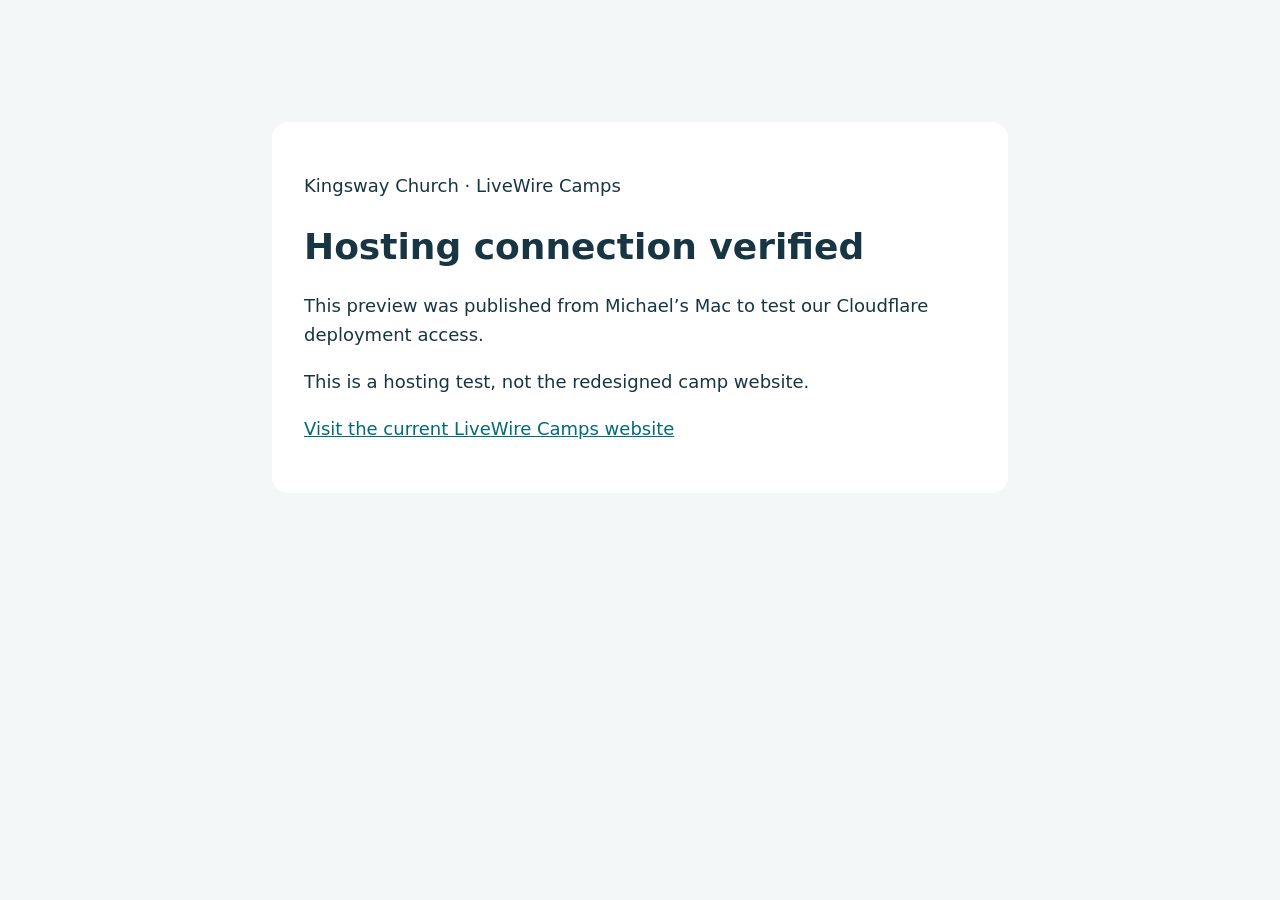
==== LiveWire Website/public/index.html @ 4dc267df "Add LiveWire Camps Cloudflare hosting test Add a static hosting verification page, Wrangler deployme" ====
<!doctype html>
<html lang="en">
<head>
  <meta charset="utf-8">
  <meta name="viewport" content="width=device-width, initial-scale=1">
  <meta name="robots" content="noindex, nofollow">
  <title>LiveWire Camps — Hosting Test</title>
  <style>
    body { margin: 0; padding: 2rem; background: #f4f7f8; color: #173542; font: 1.125rem/1.6 system-ui, sans-serif; }
    main { max-width: 42rem; margin: 10vh auto; padding: 2rem; background: white; border-radius: 1rem; }
    h1 { line-height: 1.2; }
    a { color: #006b79; }
  </style>
</head>
<body>
  <main>
    <p>Kingsway Church · LiveWire Camps</p>
    <h1>Hosting connection verified</h1>
    <p>This preview was published from Michael’s Mac to test our Cloudflare deployment access.</p>
    <p>This is a hosting test, not the redesigned camp website.</p>
    <p><a href="https://livewirecamps.com/">Visit the current LiveWire Camps website</a></p>
  </main>
</body>
</html>
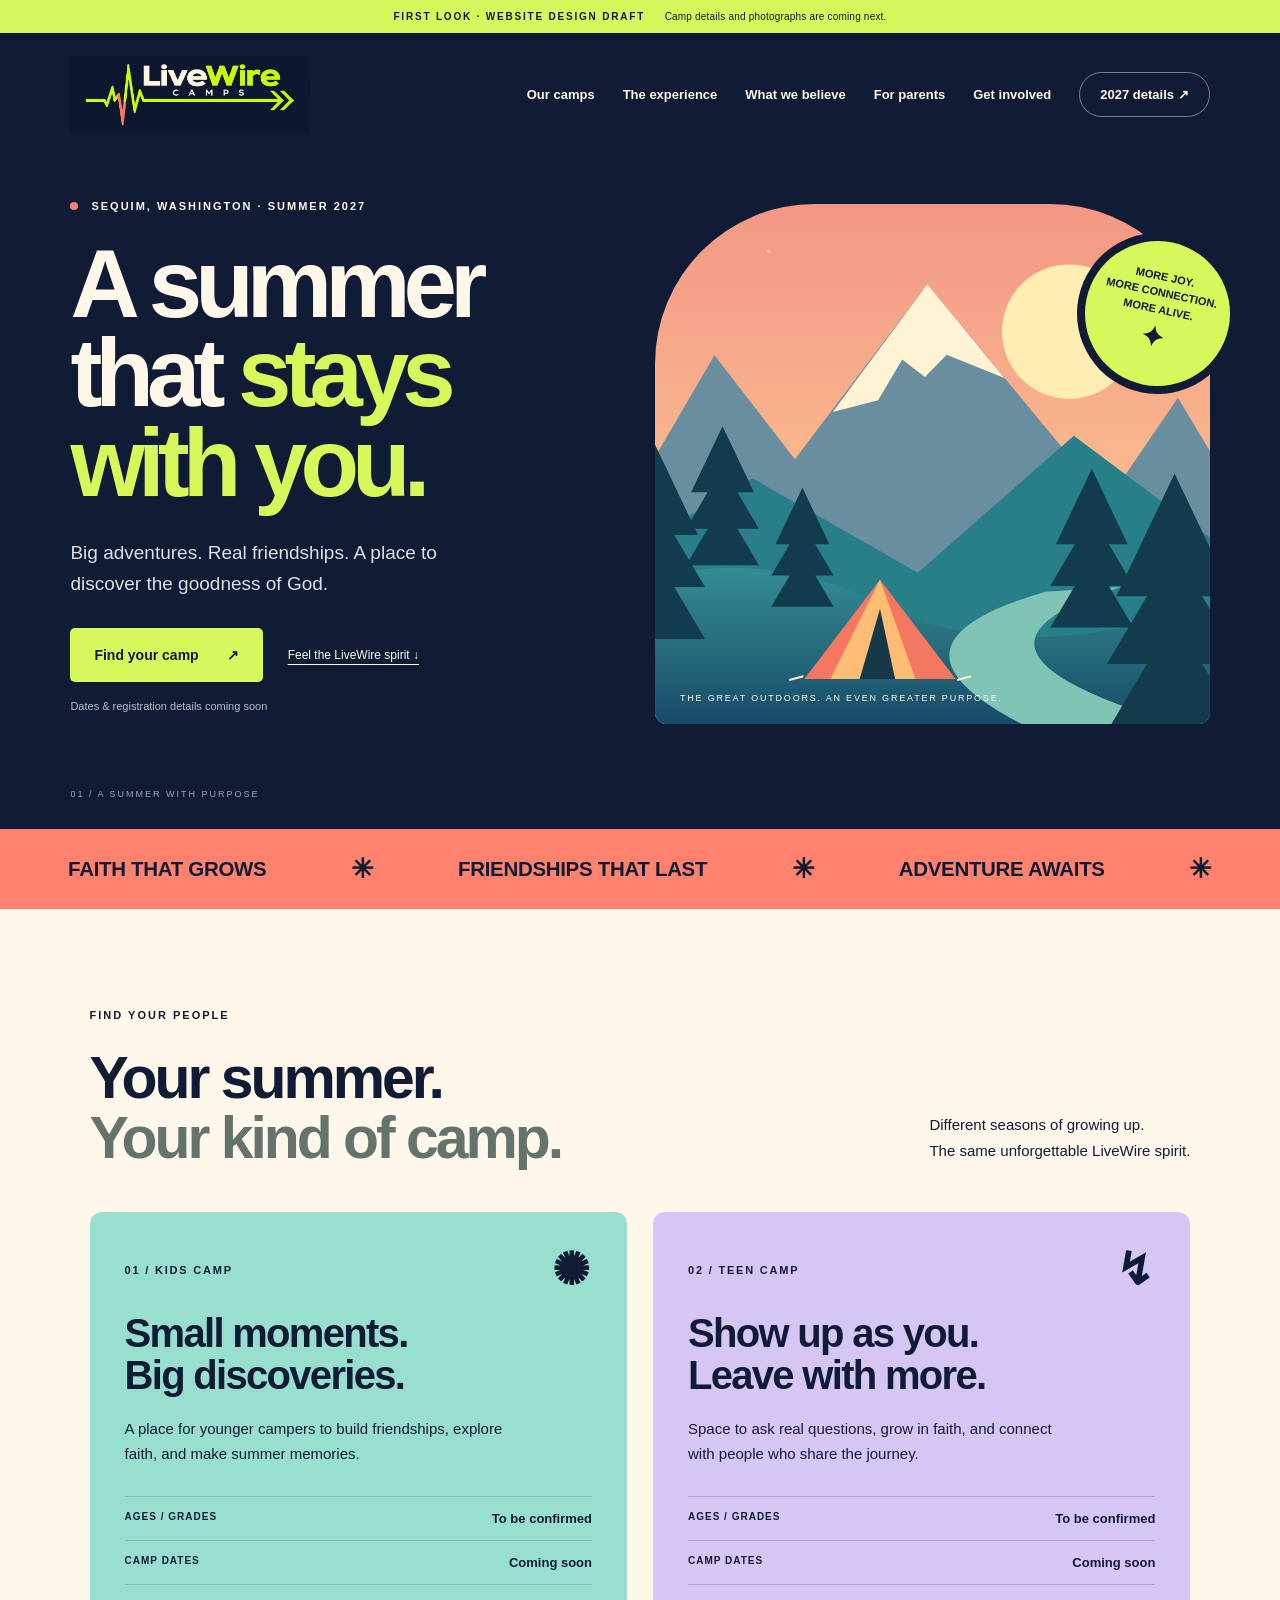
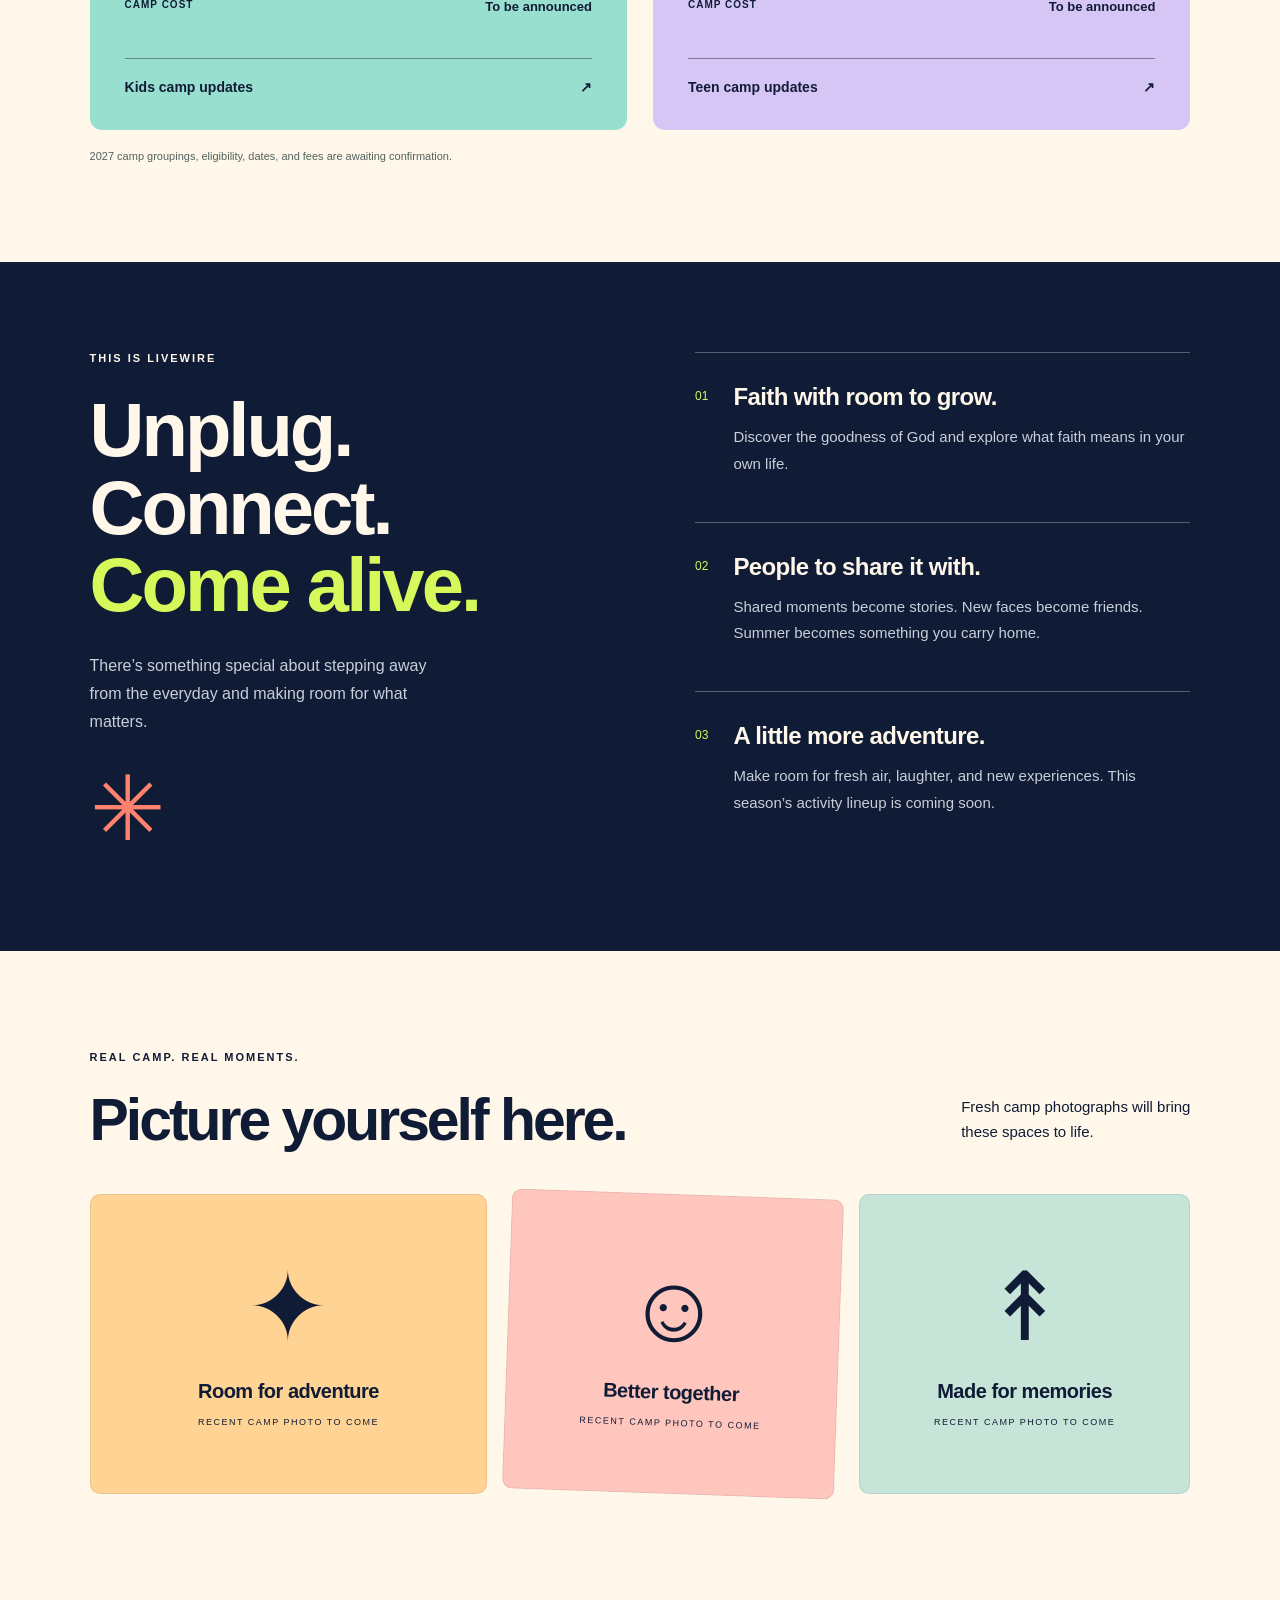
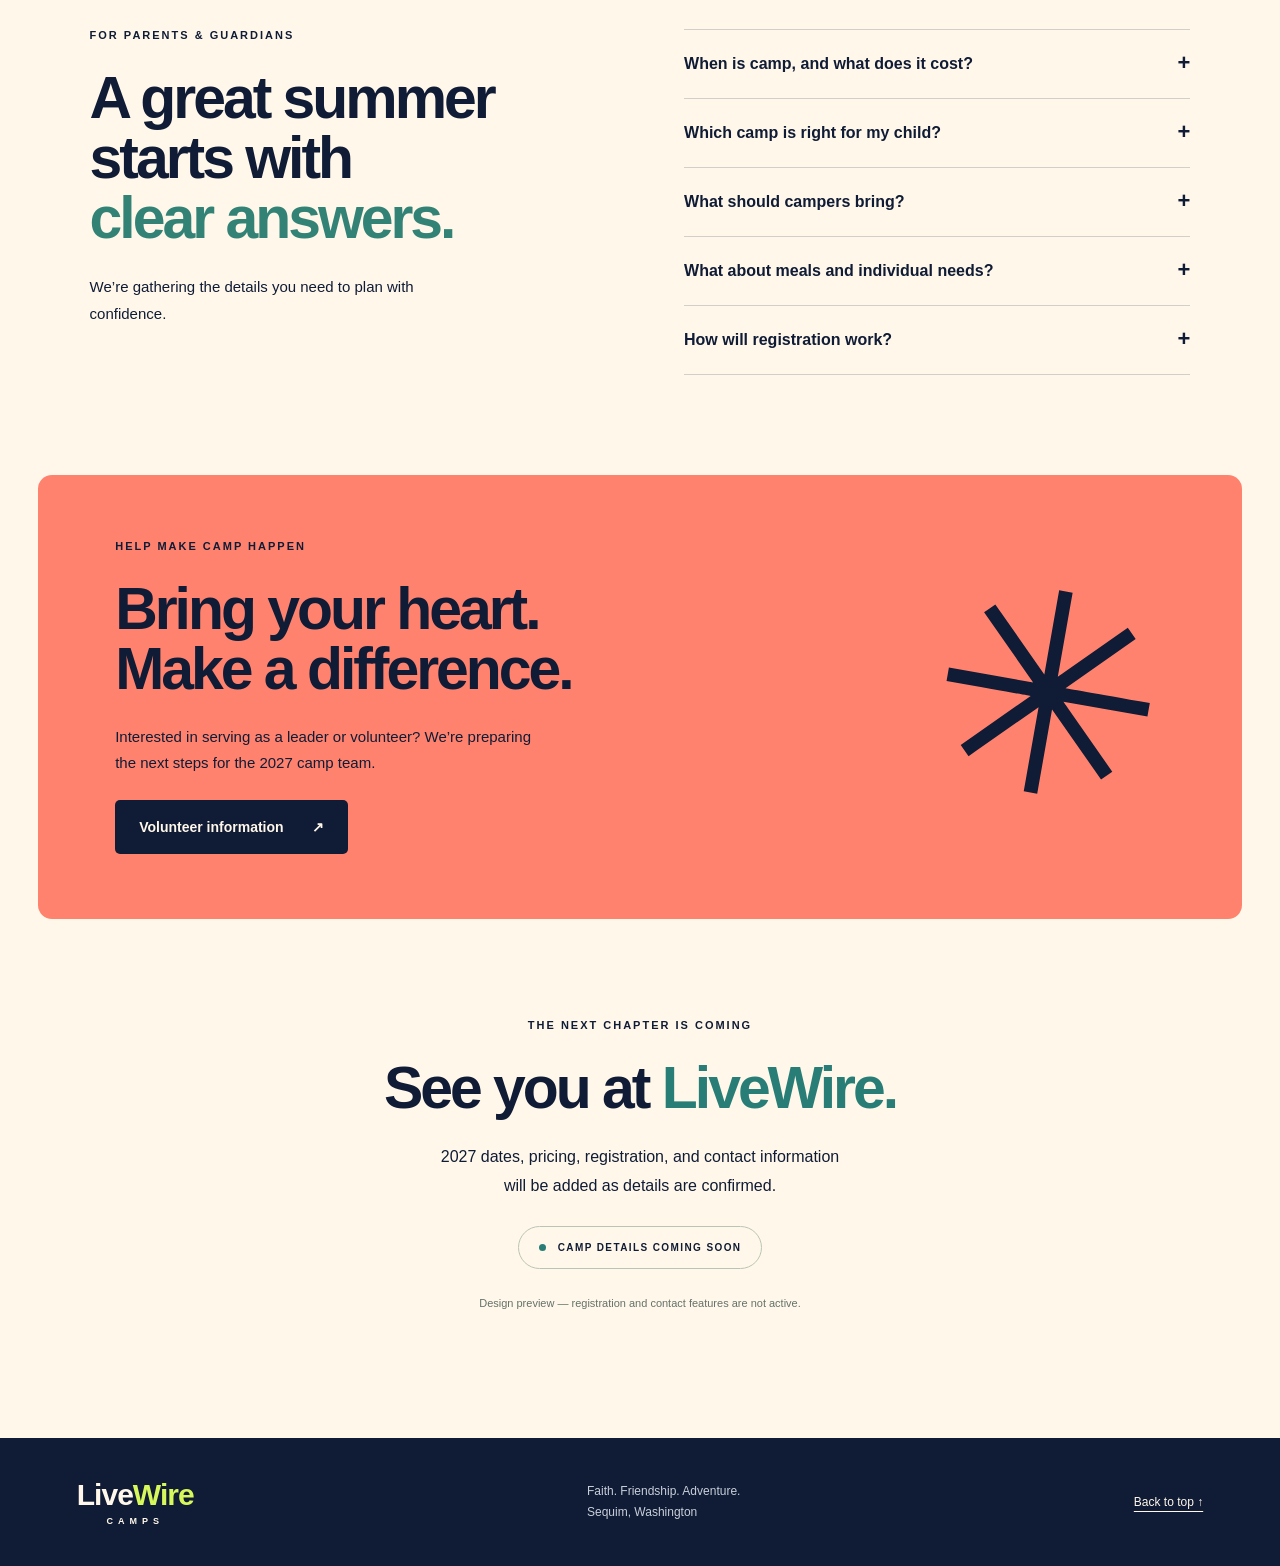
==== commit 296b66c9: "Add responsive LiveWire Camps redesign and beliefs page Replace the hosting-test homepage with a res" ====
--- a/LiveWire Website/public/index.html
+++ b/LiveWire Website/public/index.html
@@ -1,24 +1,24 @@
 <!doctype html>
 <html lang="en">
 <head>
-  <meta charset="utf-8">
-  <meta name="viewport" content="width=device-width, initial-scale=1">
-  <meta name="robots" content="noindex, nofollow">
-  <title>LiveWire Camps — Hosting Test</title>
-  <style>
-    body { margin: 0; padding: 2rem; background: #f4f7f8; color: #173542; font: 1.125rem/1.6 system-ui, sans-serif; }
-    main { max-width: 42rem; margin: 10vh auto; padding: 2rem; background: white; border-radius: 1rem; }
-    h1 { line-height: 1.2; }
-    a { color: #006b79; }
-  </style>
+<meta charset="utf-8"><meta name="viewport" content="width=device-width, initial-scale=1"><meta name="robots" content="noindex,nofollow">
+<meta name="description" content="A new season of LiveWire Camps in Sequim, Washington. Explore the first design draft."><meta name="theme-color" content="#101b35">
+<title>LiveWire Camps | A summer that stays with you</title>
+<link rel="stylesheet" href="styles.css">
 </head>
 <body>
-  <main>
-    <p>Kingsway Church · LiveWire Camps</p>
-    <h1>Hosting connection verified</h1>
-    <p>This preview was published from Michael’s Mac to test our Cloudflare deployment access.</p>
-    <p>This is a hosting test, not the redesigned camp website.</p>
-    <p><a href="https://livewirecamps.com/">Visit the current LiveWire Camps website</a></p>
-  </main>
-</body>
-</html>
+<a class="skip" href="#main">Skip to content</a>
+<div class="draft">FIRST LOOK · WEBSITE DESIGN DRAFT <span>Camp details and photographs are coming next.</span></div>
+<header><a href="#" class="brand" aria-label="LiveWire Camps home"><img src="assets/livewire-logo-concept.png" alt="LiveWire Camps — heartbeat and arrow logo"></a><button class="menu" aria-expanded="false" aria-controls="nav">Menu <span>☰</span></button><nav id="nav" aria-label="Main navigation"><a href="#camps">Our camps</a><a href="#experience">The experience</a><a href="what-we-believe/">What we believe</a><a href="#parents">For parents</a><a href="#involved">Get involved</a><a href="#details" class="nav-cta">2027 details ↗</a></nav></header>
+<main id="main">
+<section class="hero"><div class="hero-copy"><p class="eyebrow"><span></span> SEQUIM, WASHINGTON · SUMMER 2027</p><h1>A summer<br>that <em>stays<br>with you.</em></h1><p class="intro">Big adventures. Real friendships. A place to discover the goodness of God.</p><div class="actions"><a class="button lime" href="#camps">Find your camp <span>↗</span></a><a class="text-link" href="#experience">Feel the LiveWire spirit ↓</a></div><p class="small-note">Dates & registration details coming soon</p></div><div class="hero-art"><img src="assets/camp-landscape.svg" alt="Illustrated mountain landscape with evergreen trees, a river, and a colorful tent at sunset"><div class="roundel">MORE JOY.<br>MORE CONNECTION.<br><strong>MORE ALIVE.</strong><span>✦</span></div><div class="art-caption">THE GREAT OUTDOORS. AN EVEN GREATER PURPOSE.</div></div><div class="hero-number">01 / A SUMMER WITH PURPOSE</div></section>
+<div class="ribbon" aria-label="Faith, friendship, adventure"><span>FAITH THAT GROWS</span><b>✳</b><span>FRIENDSHIPS THAT LAST</span><b>✳</b><span>ADVENTURE AWAITS</span><b>✳</b></div>
+<section id="camps" class="section camps"><div class="section-heading"><div><p class="eyebrow">FIND YOUR PEOPLE</p><h2>Your summer.<br><span>Your kind of camp.</span></h2></div><p>Different seasons of growing up.<br>The same unforgettable LiveWire spirit.</p></div><div class="camp-grid"><article class="camp-card kids"><div class="card-top"><span>01 / KIDS CAMP</span><span>✺</span></div><h3>Small moments.<br>Big discoveries.</h3><p>A place for younger campers to build friendships, explore faith, and make summer memories.</p><dl><div><dt>AGES / GRADES</dt><dd>To be confirmed</dd></div><div><dt>CAMP DATES</dt><dd>Coming soon</dd></div><div><dt>CAMP COST</dt><dd>To be announced</dd></div></dl><a href="#details">Kids camp updates <span>↗</span></a></article><article class="camp-card teens"><div class="card-top"><span>02 / TEEN CAMP</span><span>↯</span></div><h3>Show up as you.<br>Leave with more.</h3><p>Space to ask real questions, grow in faith, and connect with people who share the journey.</p><dl><div><dt>AGES / GRADES</dt><dd>To be confirmed</dd></div><div><dt>CAMP DATES</dt><dd>Coming soon</dd></div><div><dt>CAMP COST</dt><dd>To be announced</dd></div></dl><a href="#details">Teen camp updates <span>↗</span></a></article></div><p class="section-note">2027 camp groupings, eligibility, dates, and fees are awaiting confirmation.</p></section>
+<section id="experience" class="experience"><div class="experience-title"><p class="eyebrow">THIS IS LIVEWIRE</p><h2>Unplug.<br>Connect.<br><em>Come alive.</em></h2><p>There’s something special about stepping away from the everyday and making room for what matters.</p><span class="asterisk">✳</span></div><div class="experience-list"><article><span>01</span><div><h3>Faith with room to grow.</h3><p>Discover the goodness of God and explore what faith means in your own life.</p></div></article><article><span>02</span><div><h3>People to share it with.</h3><p>Shared moments become stories. New faces become friends. Summer becomes something you carry home.</p></div></article><article><span>03</span><div><h3>A little more adventure.</h3><p>Make room for fresh air, laughter, and new experiences. This season’s activity lineup is coming soon.</p></div></article></div></section>
+<section class="photo-section section"><div class="section-heading"><div><p class="eyebrow">REAL CAMP. REAL MOMENTS.</p><h2>Picture yourself here.</h2></div><p>Fresh camp photographs will bring<br>these spaces to life.</p></div><div class="photo-grid"><div class="photo-placeholder photo-one"><span>✦</span><p>Room for adventure</p><small>RECENT CAMP PHOTO TO COME</small></div><div class="photo-placeholder photo-two"><span>☺</span><p>Better together</p><small>RECENT CAMP PHOTO TO COME</small></div><div class="photo-placeholder photo-three"><span>↟</span><p>Made for memories</p><small>RECENT CAMP PHOTO TO COME</small></div></div></section>
+<section id="parents" class="parents section"><div><p class="eyebrow">FOR PARENTS & GUARDIANS</p><h2>A great summer <br>starts with <br><em>clear answers.</em></h2><p>We’re gathering the details you need to plan with confidence.</p></div><div class="faq"><details><summary>When is camp, and what does it cost?</summary><p>2027 dates and fees are being confirmed. Each camp listing will include approved dates, costs, and registration information when available.</p></details><details><summary>Which camp is right for my child?</summary><p>Age and grade eligibility will be published with the 2027 camp details, including guidance for campers at the boundaries between groups.</p></details><details><summary>What should campers bring?</summary><p>An updated packing list, arrival and departure instructions, and practical preparation information will be added here.</p></details><details><summary>What about meals and individual needs?</summary><p>Meal information and a verified contact for dietary, accessibility, and other individual questions will be provided before registration.</p></details><details><summary>How will registration work?</summary><p>The confirmed registration link and opening date will appear here. Registration is not available through this design draft.</p></details></div></section>
+<section id="involved" class="involved"><div><p class="eyebrow">HELP MAKE CAMP HAPPEN</p><h2>Bring your heart.<br><em>Make a difference.</em></h2><p>Interested in serving as a leader or volunteer? We’re preparing the next steps for the 2027 camp team.</p><a class="button navy" href="#details">Volunteer information <span>↗</span></a></div><div class="big-spark" aria-hidden="true">✳</div></section>
+<section id="details" class="section details-section"><p class="eyebrow">THE NEXT CHAPTER IS COMING</p><h2>See you at <em>LiveWire.</em></h2><p>2027 dates, pricing, registration, and contact information<br>will be added as details are confirmed.</p><div class="status-tag"><span></span> CAMP DETAILS COMING SOON</div><p class="review-note">Design preview — registration and contact features are not active.</p></section>
+</main><footer><a href="#" class="footer-wordmark">Live<span>Wire</span> <small>CAMPS</small></a><p>Faith. Friendship. Adventure.<br>Sequim, Washington</p><a href="#main">Back to top ↑</a></footer>
+<script>const button=document.querySelector('.menu');const nav=document.querySelector('#nav');button.addEventListener('click',()=>{const open=button.getAttribute('aria-expanded')==='true';button.setAttribute('aria-expanded',String(!open));nav.classList.toggle('open',!open)});nav.querySelectorAll('a').forEach(a=>a.addEventListener('click',()=>{button.setAttribute('aria-expanded','false');nav.classList.remove('open')}));</script>
+</body></html>
--- a/LiveWire Website/public/styles.css
+++ b/LiveWire Website/public/styles.css
@@ -0,0 +1,5 @@
+:root{--navy:#101b35;--cream:#fff8ea;--lime:#d7f85a;--coral:#ff826e;--teal:#99dfd0}*{box-sizing:border-box}html{scroll-behavior:smooth;scroll-padding-top:24px}body{margin:0;background:var(--cream);color:var(--navy);font-family:Arial,Helvetica,sans-serif}a{color:inherit}button,a,summary{-webkit-tap-highlight-color:transparent}a:focus-visible,button:focus-visible,summary:focus-visible{outline:3px solid #0c8b93;outline-offset:6px}.skip{position:fixed;top:-100px;background:var(--lime);padding:15px;z-index:10}.skip:focus{top:10px}.draft{text-align:center;background:var(--lime);padding:11px 20px;font-size:10px;font-weight:800;letter-spacing:1.8px}.draft span{font-weight:400;letter-spacing:.2px;margin-left:15px}header{display:flex;justify-content:space-between;align-items:center;padding:23px 5.5%;background:var(--navy);color:var(--cream)}.brand{display:block;width:240px}.brand svg{display:block;width:100%}nav{display:flex;gap:28px;align-items:center}nav a{text-decoration:none;font-size:13px;font-weight:bold}.nav-cta{border:1px solid #738094;padding:14px 20px;border-radius:30px}.menu{display:none}.hero{background:var(--navy);color:var(--cream);padding:45px 5.5% 30px;display:grid;grid-template-columns:1fr 1fr;gap:30px;overflow:hidden}.eyebrow{font-size:11px;letter-spacing:2px;font-weight:800;margin:0 0 27px}.eyebrow span,.status-tag span{display:inline-block;width:8px;height:8px;background:var(--coral);border-radius:50%;margin-right:8px}h1,h2,h3,p{margin-top:0}h1{font-size:clamp(68px,7.5vw,116px);letter-spacing:-7px;line-height:.93;margin-bottom:30px;font-weight:900}em{font-style:normal;color:var(--lime)}.intro{font-size:19px;line-height:1.65;max-width:380px;color:#dce0e5}.actions{display:flex;align-items:center;gap:25px;margin-top:29px}.button{display:inline-flex;justify-content:space-between;gap:28px;align-items:center;padding:19px 24px;border-radius:5px;text-decoration:none;font-weight:800;font-size:14px}.lime{background:var(--lime);color:var(--navy)}.text-link{font-size:12px;text-underline-offset:5px}.small-note{font-size:11px;color:#b6bfcb;margin:18px 0 35px}.hero-art{position:relative;margin:4px 0 25px;min-height:520px}.hero-art>img{width:100%;height:100%;object-fit:cover;border-radius:160px 160px 12px 12px;max-height:640px}.roundel{position:absolute;right:-20px;top:37px;border-radius:50%;width:145px;height:145px;background:var(--lime);color:var(--navy);font-size:11px;line-height:1.5;text-align:center;display:flex;flex-direction:column;justify-content:center;transform:rotate(12deg);box-shadow:0 0 0 8px var(--navy);font-weight:bold}.roundel span{font-size:28px}.art-caption{position:absolute;bottom:21px;left:25px;color:#fff8ea;font-size:9px;letter-spacing:1.8px}.hero-number{font-size:9px;letter-spacing:2px;color:#9ca9bb;grid-column:1/-1;padding-top:10px}.ribbon{background:var(--coral);display:flex;justify-content:space-around;align-items:center;gap:25px;padding:24px 3%;font-weight:900;font-size:clamp(11px,1.6vw,23px);letter-spacing:-.3px}.ribbon b{font-size:27px}.section{padding:100px 7%}.section-heading{display:flex;align-items:end;justify-content:space-between;gap:35px;margin-bottom:44px}h2{font-size:clamp(42px,4.6vw,68px);line-height:1.02;letter-spacing:-3px;margin-bottom:0}h2 span{color:#64736b}.section-heading>p{font-size:15px;line-height:1.7;margin-bottom:5px}.camp-grid{display:grid;grid-template-columns:1fr 1fr;gap:26px}.camp-card{padding:35px;border-radius:12px}.kids{background:var(--teal)}.teens{background:#d6c6f6}.card-top{display:flex;justify-content:space-between;font-size:11px;letter-spacing:1.8px;align-items:center;font-weight:bold}.card-top span+span{font-size:45px;line-height:1}.camp-card h3{font-size:40px;letter-spacing:-1.7px;line-height:1.06;margin:20px 0}.camp-card>p{font-size:15px;line-height:1.65;max-width:380px}.camp-card dl{margin:30px 0}.camp-card dl>div{display:flex;justify-content:space-between;border-top:1px solid #101b3530;padding:14px 0;gap:15px}.camp-card dt{font-size:10px;letter-spacing:1px;font-weight:bold}.camp-card dd{font-size:13px;font-weight:600;margin:0}.camp-card>a{border-top:1px solid #101b3570;padding-top:20px;display:flex;justify-content:space-between;text-decoration:none;font-weight:bold;font-size:14px}.section-note{font-size:11px;margin:20px 0 0;color:#52615e}.experience{display:grid;grid-template-columns:1fr 1fr;background:var(--navy);color:var(--cream);padding:90px 7%;gap:10%}.experience h2{font-size:76px}.experience-title>p:not(.eyebrow){max-width:350px;line-height:1.75;color:#c8cfda;margin:28px 0}.asterisk{font-size:90px;color:var(--coral);line-height:1}.experience-list article{display:flex;border-top:1px solid #526076;gap:25px;padding:30px 0}.experience-list article>span{color:var(--lime);font-size:12px;padding-top:6px}.experience-list h3{font-size:24px;letter-spacing:-.6px;margin-bottom:13px}.experience-list p{font-size:15px;color:#c8cfda;line-height:1.75}.photo-section{padding-bottom:70px}.photo-grid{display:grid;grid-template-columns:1.2fr 1fr 1fr;gap:20px}.photo-placeholder{height:300px;border-radius:10px;display:flex;flex-direction:column;align-items:center;justify-content:center;overflow:hidden;position:relative;border:1px solid #101b3515}.photo-one{background:#ffd393}.photo-two{background:#ffc6bd;transform:rotate(2deg)}.photo-three{background:#c6e4d8}.photo-placeholder>span{font-size:95px;line-height:1;margin-bottom:25px}.photo-placeholder p{font-weight:800;font-size:20px;letter-spacing:-.5px;margin-bottom:14px}.photo-placeholder small{font-size:9px;letter-spacing:1.5px}.parents{display:grid;grid-template-columns:1fr 1fr;gap:8%;padding-top:65px}.parents h2 em{color:#338276}.parents>div>p:not(.eyebrow){font-size:15px;line-height:1.8;max-width:340px;margin-top:25px}.faq details{border-top:1px solid #101b3530;padding:22px 0}.faq details:last-child{border-bottom:1px solid #101b3530}.faq summary{cursor:pointer;list-style:none;font-weight:700;font-size:16px;display:flex;justify-content:space-between;gap:20px;line-height:1.5}.faq summary::-webkit-details-marker{display:none}.faq summary:after{content:'+';font-size:22px;line-height:1}.faq details[open] summary:after{content:'−'}.faq p{font-size:14px;line-height:1.8;color:#495764;margin:20px 22px 0 0}.involved{margin:0 3%;border-radius:14px;background:var(--coral);padding:65px 6%;display:flex;justify-content:space-between;align-items:center;overflow:hidden}.involved h2 em{color:var(--navy)}.involved p:not(.eyebrow){max-width:440px;line-height:1.7;font-size:15px;margin:25px 0}.navy{background:var(--navy);color:var(--cream)}.big-spark{font-size:280px;line-height:1;transform:rotate(10deg);color:var(--navy)}.details-section{text-align:center}.details-section h2 em{color:#287d76}.details-section>p:not(.eyebrow){line-height:1.8;font-size:16px;margin:25px 0}.status-tag{display:inline-block;font-size:10px;font-weight:bold;letter-spacing:1.4px;border:1px solid #bac4b6;border-radius:25px;padding:15px 20px}.status-tag span{background:#287d76;width:7px;height:7px}.details-section .review-note{font-size:11px!important;color:#65716a}footer{background:var(--navy);color:var(--cream);padding:40px 6%;display:flex;align-items:center;justify-content:space-between;gap:25px}footer p{font-size:12px;line-height:1.8;margin:0;color:#c8cfda}footer>a:last-child{font-size:12px;text-underline-offset:5px}.footer-wordmark{font-size:30px;font-weight:900;text-decoration:none;letter-spacing:-1px}.footer-wordmark span{color:var(--lime)}.footer-wordmark small{display:block;font-size:9px;letter-spacing:5px;text-align:center;margin-top:4px}@media(min-width:1500px){.hero{padding-left:max(5.5%,calc((100vw - 1400px)/2));padding-right:max(5.5%,calc((100vw - 1400px)/2))}}@media(max-width:1050px){nav{gap:16px}.brand{width:190px}.hero{gap:25px}h1{letter-spacing:-4px}.actions{align-items:start;flex-direction:column;gap:20px}.hero-art{min-height:500px}.roundel{width:115px;height:115px;right:-5px;font-size:9px}.big-spark{font-size:200px}.camp-card h3{font-size:33px}.experience h2{font-size:64px}}@media(max-width:760px){.draft{font-size:9px;letter-spacing:1px}.draft span{display:none}header{padding:15px 6%;position:relative;flex-wrap:wrap}.brand{width:180px}.menu{display:flex;gap:15px;align-items:center;background:none;border:1px solid #738094;border-radius:5px;color:var(--cream);padding:10px 14px;font-size:12px}nav{display:none;width:100%;padding:25px 0 8px;align-items:stretch;gap:0}nav.open{display:flex;flex-direction:column}nav a{padding:15px 5px}.nav-cta{margin-top:8px;text-align:center}.hero{grid-template-columns:1fr;padding:30px 6% 24px;gap:20px}.eyebrow{font-size:9px;letter-spacing:1.6px;margin-bottom:22px}h1{font-size:77px;letter-spacing:-5px}.intro{font-size:17px;max-width:330px}.actions{flex-direction:row;align-items:center;gap:20px}.text-link{font-size:10px;max-width:105px;line-height:1.7}.small-note{margin-bottom:10px}.hero-art{height:410px;min-height:0;margin:0 8px 0 0}.hero-art>img{border-radius:130px 130px 9px 9px;object-position:50% 62%}.roundel{right:-8px;top:30px;width:110px;height:110px}.hero-number{padding-top:5px}.ribbon{gap:12px;padding:20px 10px;font-size:9px;letter-spacing:0}.ribbon b{font-size:18px}.ribbon b:last-child{display:none}.section{padding:65px 6%}.section-heading{align-items:start;flex-direction:column;gap:22px;margin-bottom:30px}h2{font-size:43px;letter-spacing:-2px}.section-heading>p{font-size:14px}.camp-grid{grid-template-columns:1fr;gap:20px}.camp-card{padding:28px}.camp-card h3{font-size:36px}.experience{grid-template-columns:1fr;padding:65px 6%;gap:35px}.experience h2{font-size:65px}.experience-title{position:relative}.asterisk{position:absolute;right:5px;bottom:15px;font-size:65px}.experience-title>p:not(.eyebrow){max-width:260px;font-size:14px}.experience-list article:last-child{padding-bottom:0}.photo-grid{grid-template-columns:1fr;gap:16px}.photo-placeholder{height:230px}.photo-two{transform:none}.photo-placeholder>span{font-size:70px;margin-bottom:20px}.parents{grid-template-columns:1fr;gap:25px;padding-top:10px}.parents h2 br{display:none}.involved{padding:45px 7%;margin:0 4%}.involved h2{font-size:40px}.big-spark{display:none}.involved .eyebrow{font-size:9px}.details-section h2{font-size:42px}.details-section>p br{display:none}footer{flex-wrap:wrap;padding:35px 6%}.footer-wordmark{width:50%;font-size:27px}.footer-wordmark small{text-align:left;padding-left:23px}footer>a:last-child{width:100%}}@media(prefers-reduced-motion:reduce){html{scroll-behavior:auto}}
+
+.brand img{display:block;width:100%;height:76px;object-fit:cover;object-position:center}@media(max-width:760px){.brand img{height:63px}}
+/* Beliefs page */
+nav a[aria-current="page"]{color:var(--lime);text-underline-offset:7px;text-decoration:underline}.beliefs-hero{background:var(--navy);color:var(--cream);display:grid;grid-template-columns:1.6fr 1fr;gap:5%;padding:35px 7% 75px;align-items:center}.breadcrumb{font-size:11px;color:#bbc6d5;text-underline-offset:4px}.beliefs-hero .eyebrow{margin-top:45px;color:var(--teal)}.beliefs-hero h1{font-size:clamp(50px,5.5vw,84px);letter-spacing:-4px;line-height:1.02;margin-bottom:32px}.beliefs-intro{font-size:24px;font-weight:bold;margin-bottom:13px}.beliefs-subtitle{color:#c8cfda;line-height:1.8;font-size:17px;max-width:460px;margin-bottom:28px}.faith-art{height:360px;position:relative;border:1px solid #69798d;border-radius:180px 180px 12px 12px;overflow:hidden;background:#19344a}.faith-orbit{position:absolute;width:340px;height:340px;border:1px solid #60918c;border-radius:50%;left:50%;top:48%;transform:translate(-50%,-50%)}.faith-sun{background:var(--coral);border-radius:50%;position:absolute;width:200px;height:200px;left:50%;top:55px;transform:translateX(-50%)}.faith-cross{position:absolute;background:var(--cream);width:22px;height:170px;left:50%;top:83px;transform:translateX(-50%) rotate(-6deg)}.faith-cross:after{content:'';position:absolute;background:var(--cream);width:105px;height:22px;top:46px;left:-42px}.faith-star{position:absolute;right:20px;bottom:60px;font-size:90px;color:var(--lime);line-height:1}.faith-art>p{position:absolute;bottom:18px;left:0;right:0;text-align:center;font-size:9px;letter-spacing:2px}.beliefs-body{display:grid;grid-template-columns:230px 1fr;gap:8%;padding:85px 8%;align-items:start}.beliefs-body aside{position:sticky;top:30px}.belief-index{display:flex;flex-direction:column;align-items:stretch;gap:0}.belief-index a{border-top:1px solid #101b3520;padding:17px 0;font-size:14px;display:flex;gap:18px}.belief-index a:hover{color:#287d76}.belief-index a>span{color:#578477;font-size:10px}.belief{display:flex;gap:28px;padding:0 0 45px;margin-bottom:45px;border-bottom:1px solid #101b3525;scroll-margin-top:35px}.belief:last-child{margin-bottom:0}.belief-number{display:flex;flex:0 0 44px;height:44px;border-radius:50%;background:var(--teal);align-items:center;justify-content:center;font-size:12px;font-weight:bold}.belief:nth-child(3n+2) .belief-number{background:#d6c6f6}.belief:nth-child(3n) .belief-number{background:#ffc6bd}.belief h2{font-size:38px;letter-spacing:-1.5px;margin:2px 0 18px}.belief p{font-size:17px;line-height:1.9;color:#354556;max-width:750px;margin-bottom:0}.affiliation{margin:0 5%;padding:60px 6%;border-radius:12px;background:var(--teal);display:flex;align-items:center;justify-content:space-between;gap:25px}.affiliation h2{font-size:48px;margin-bottom:30px}.affiliation h2 em{color:#286757}.affiliation>span{font-size:170px;line-height:1;color:#286757}.beliefs-return{text-align:center;padding:85px 7%;background:var(--navy);color:var(--cream);margin-top:80px}.beliefs-return h2{font-size:48px;margin-bottom:30px}@media(min-width:761px) and (max-width:1100px){header{padding-left:4%;padding-right:4%}header nav{gap:12px}header nav a{font-size:11px}.nav-cta{padding:12px}.brand{width:170px}.beliefs-body{grid-template-columns:190px 1fr;gap:6%}}@media(max-width:760px){.beliefs-hero{grid-template-columns:1fr;padding:25px 6% 45px;gap:35px}.beliefs-hero h1{font-size:49px;letter-spacing:-2.5px}.beliefs-hero .eyebrow{margin-top:32px}.beliefs-subtitle{font-size:16px}.faith-art{height:300px;max-width:390px;width:100%;margin:auto}.faith-sun{top:35px}.faith-cross{top:63px}.faith-art .faith-orbit{width:280px;height:280px}.beliefs-body{display:block;padding:50px 6%}.beliefs-body aside{position:static;margin-bottom:45px}.belief-index{display:grid;grid-template-columns:1fr 1fr;gap:0 20px}.belief-index a{font-size:13px;padding:14px 0;gap:10px}.belief{gap:15px;padding-bottom:30px;margin-bottom:30px}.belief-number{flex-basis:34px;height:34px;font-size:10px}.belief h2{font-size:30px;margin:1px 0 15px;letter-spacing:-1px}.belief p{font-size:16px;line-height:1.85}.affiliation{margin:0 4%;padding:40px 7%}.affiliation h2{font-size:35px}.affiliation>span{display:none}.beliefs-return{padding:60px 6%;margin-top:50px}.beliefs-return h2{font-size:38px}}
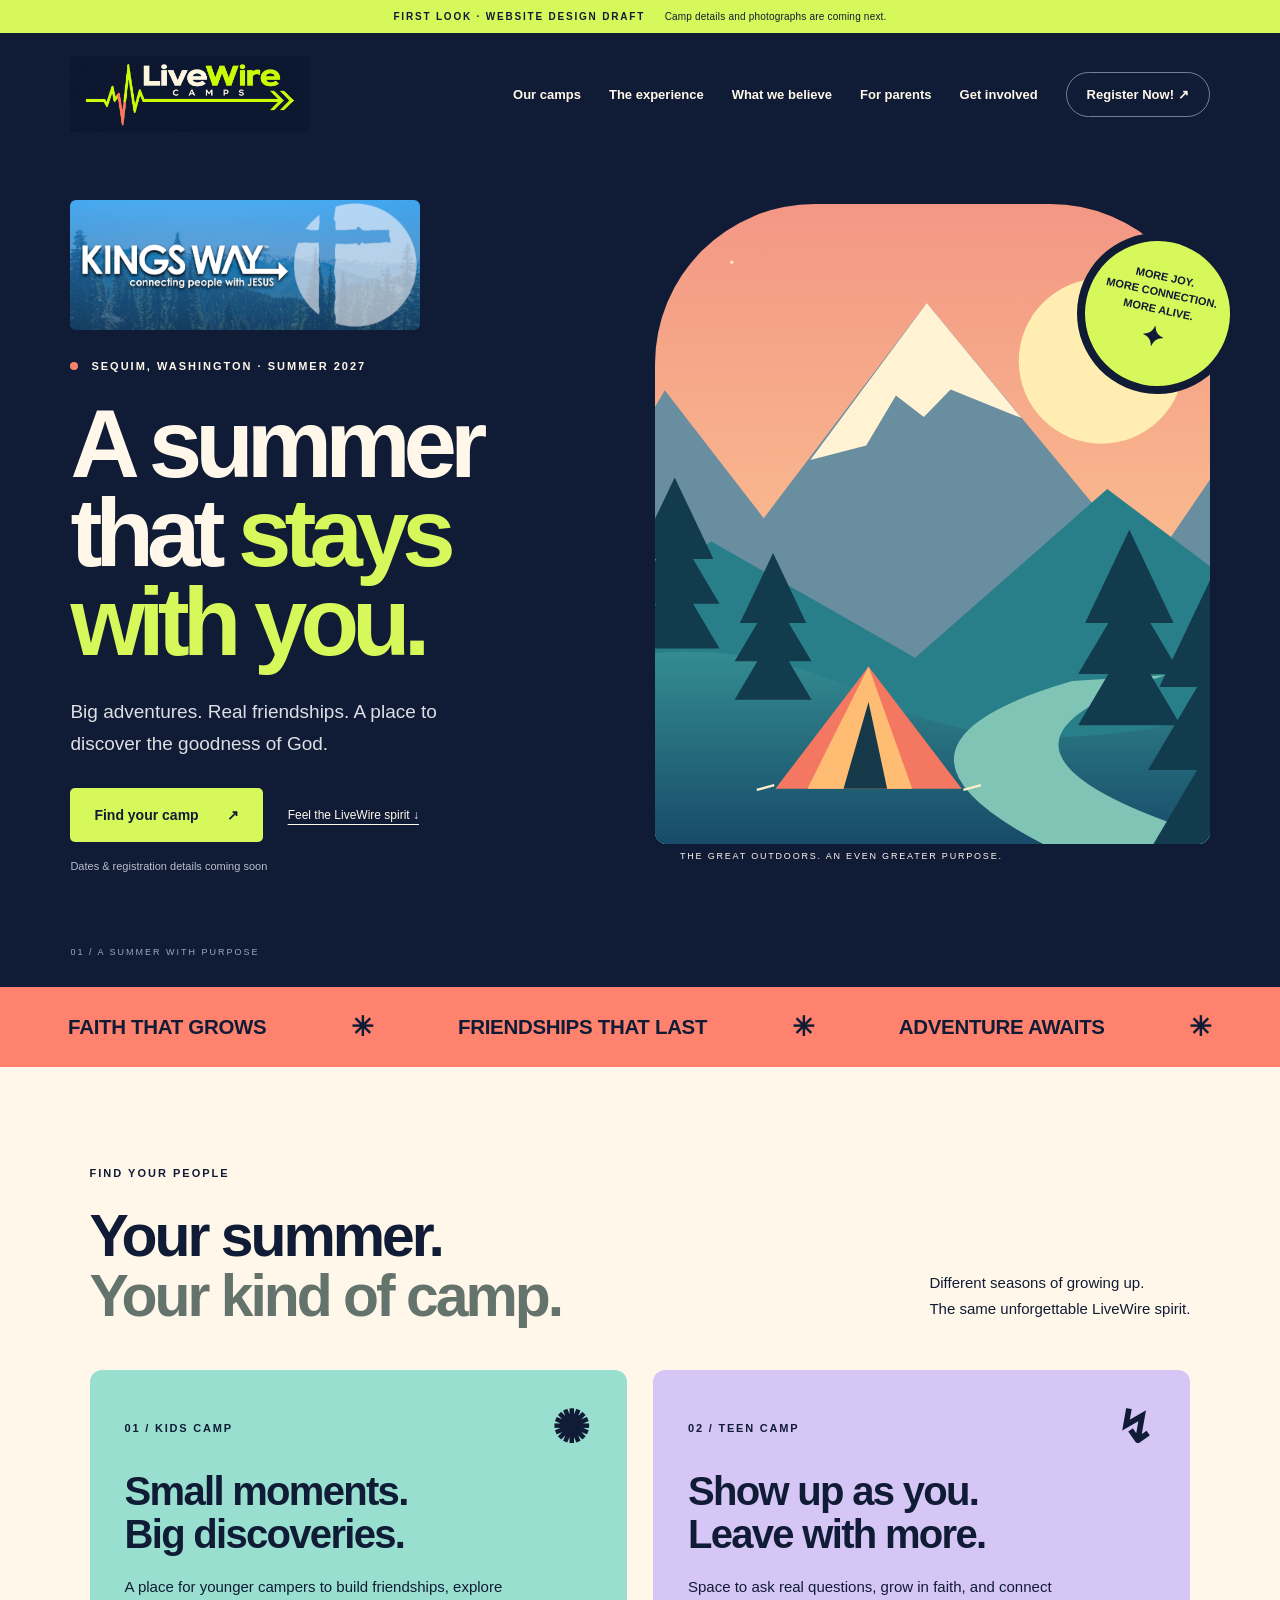
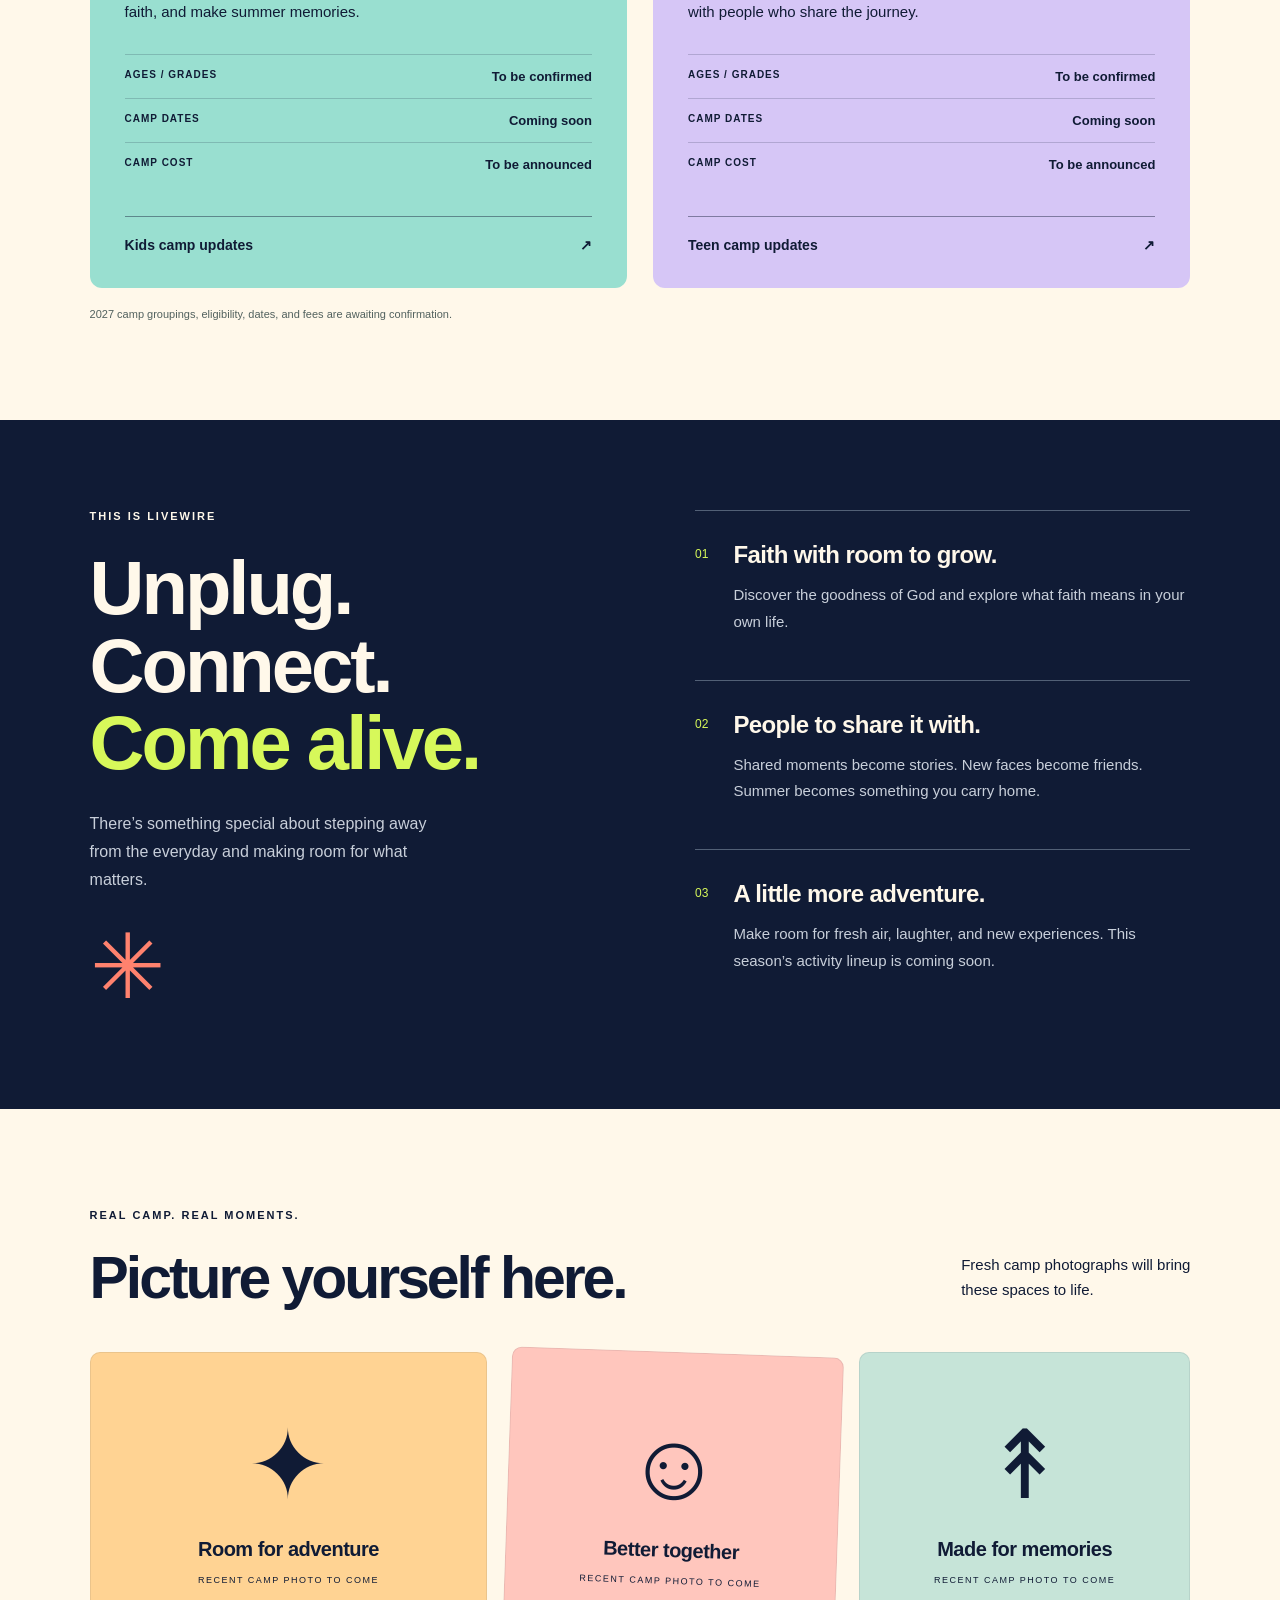
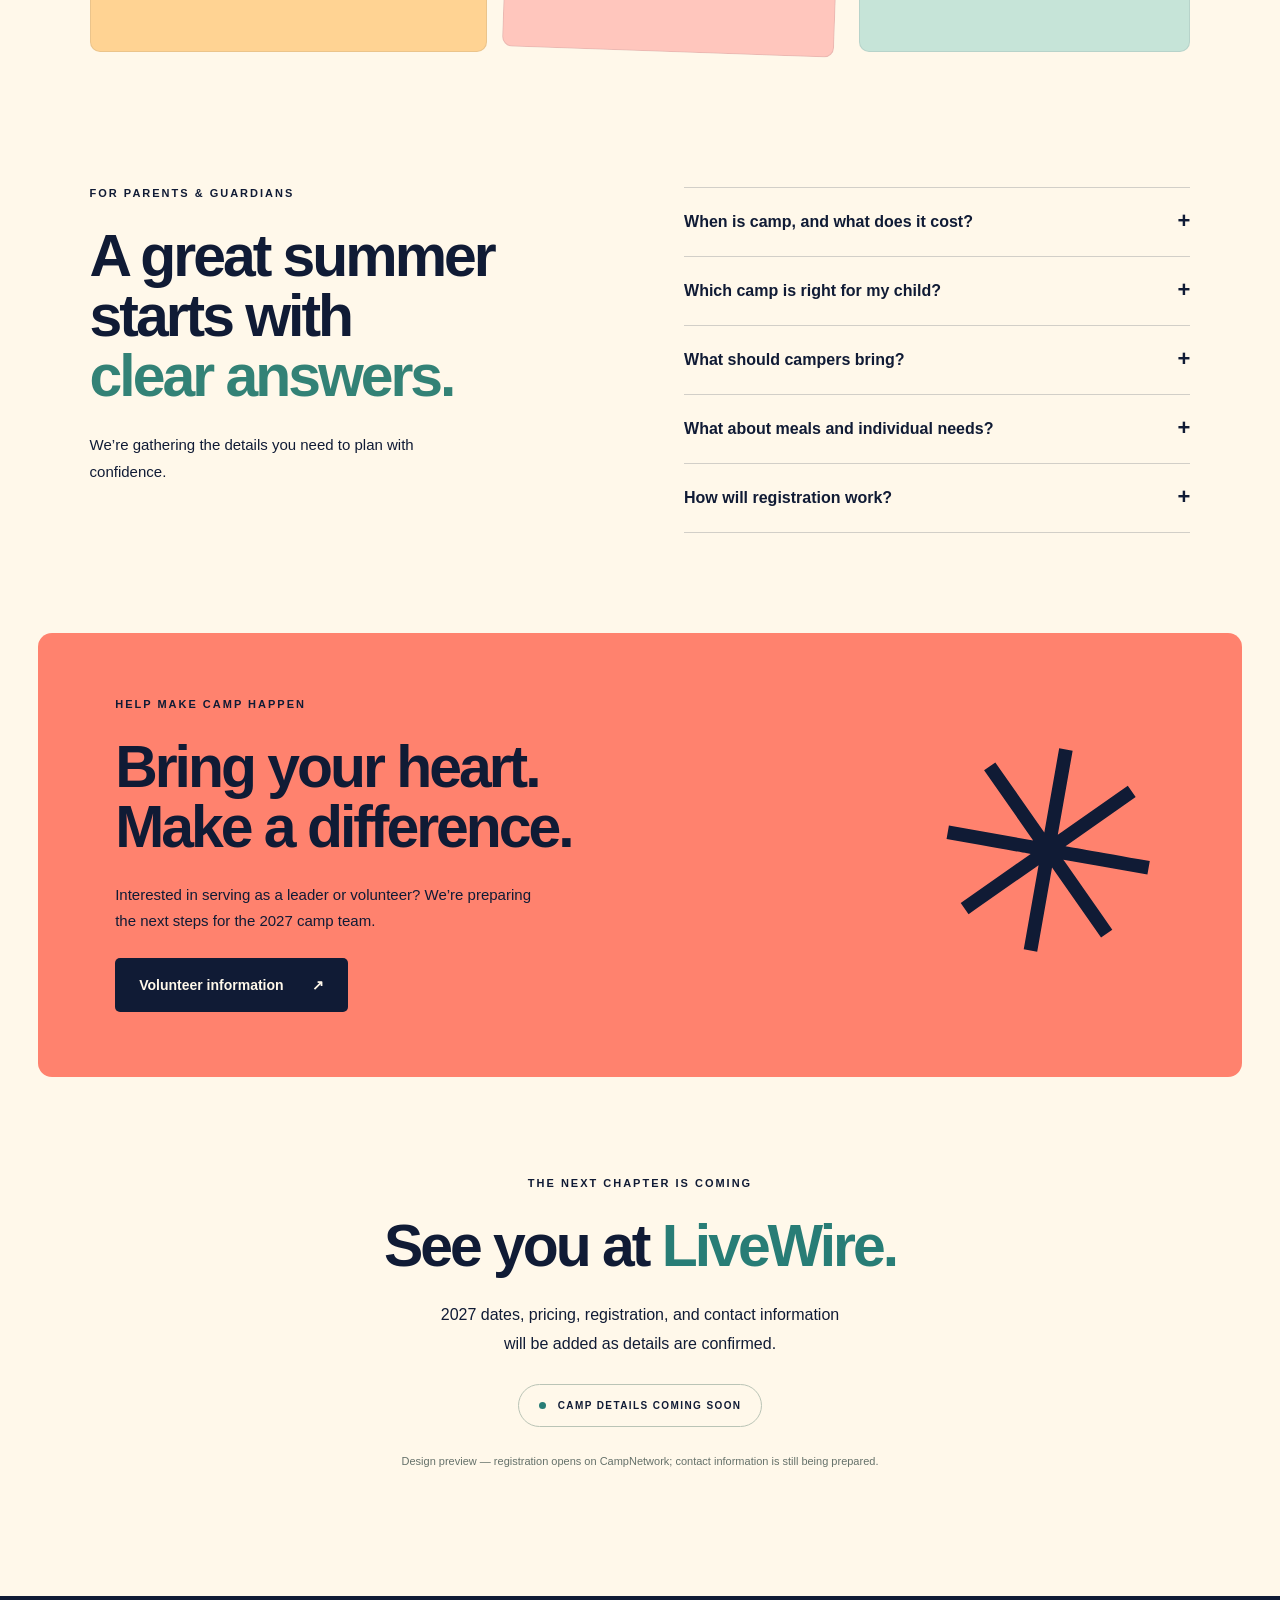
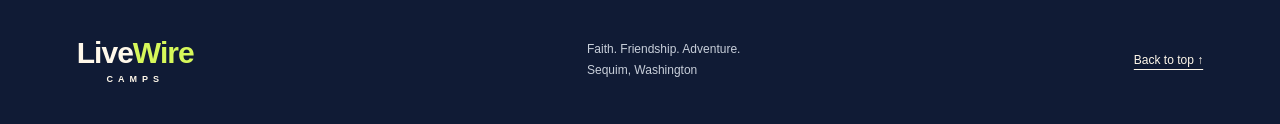
==== commit 15c993b1: "Add LiveWire registration links and Kings Way branding - Add accessible CampNetwork registration lin" ====
--- a/LiveWire Website/public/index.html
+++ b/LiveWire Website/public/index.html
@@ -9,16 +9,16 @@
 <body>
 <a class="skip" href="#main">Skip to content</a>
 <div class="draft">FIRST LOOK · WEBSITE DESIGN DRAFT <span>Camp details and photographs are coming next.</span></div>
-<header><a href="#" class="brand" aria-label="LiveWire Camps home"><img src="assets/livewire-logo-concept.png" alt="LiveWire Camps — heartbeat and arrow logo"></a><button class="menu" aria-expanded="false" aria-controls="nav">Menu <span>☰</span></button><nav id="nav" aria-label="Main navigation"><a href="#camps">Our camps</a><a href="#experience">The experience</a><a href="what-we-believe/">What we believe</a><a href="#parents">For parents</a><a href="#involved">Get involved</a><a href="#details" class="nav-cta">2027 details ↗</a></nav></header>
+<header><a href="#" class="brand" aria-label="LiveWire Camps home"><img src="assets/livewire-logo-concept.png" alt="LiveWire Camps — heartbeat and arrow logo"></a><button class="menu" aria-expanded="false" aria-controls="nav">Menu <span>☰</span></button><nav id="nav" aria-label="Main navigation"><a href="#camps">Our camps</a><a href="#experience">The experience</a><a href="what-we-believe/">What we believe</a><a href="#parents">For parents</a><a href="#involved">Get involved</a><a href="https://portal.campnetwork.com/Register/Register.php?camp_id=398109" class="nav-cta" target="_blank" rel="noopener noreferrer" aria-label="Register Now! (opens in a new tab)">Register Now! ↗</a></nav></header>
 <main id="main">
-<section class="hero"><div class="hero-copy"><p class="eyebrow"><span></span> SEQUIM, WASHINGTON · SUMMER 2027</p><h1>A summer<br>that <em>stays<br>with you.</em></h1><p class="intro">Big adventures. Real friendships. A place to discover the goodness of God.</p><div class="actions"><a class="button lime" href="#camps">Find your camp <span>↗</span></a><a class="text-link" href="#experience">Feel the LiveWire spirit ↓</a></div><p class="small-note">Dates & registration details coming soon</p></div><div class="hero-art"><img src="assets/camp-landscape.svg" alt="Illustrated mountain landscape with evergreen trees, a river, and a colorful tent at sunset"><div class="roundel">MORE JOY.<br>MORE CONNECTION.<br><strong>MORE ALIVE.</strong><span>✦</span></div><div class="art-caption">THE GREAT OUTDOORS. AN EVEN GREATER PURPOSE.</div></div><div class="hero-number">01 / A SUMMER WITH PURPOSE</div></section>
+<section class="hero"><div class="hero-copy"><div class="church-identity church-full-logo"><img src="assets/kingsway-full-logo.jpg" alt="Kings Way — connecting people with Jesus" width="3545" height="1312"></div><p class="eyebrow"><span></span> SEQUIM, WASHINGTON · SUMMER 2027</p><h1>A summer<br>that <em>stays<br>with you.</em></h1><p class="intro">Big adventures. Real friendships. A place to discover the goodness of God.</p><div class="actions"><a class="button lime" href="#camps">Find your camp <span>↗</span></a><a class="text-link" href="#experience">Feel the LiveWire spirit ↓</a></div><p class="small-note">Dates & registration details coming soon</p></div><div class="hero-art"><img src="assets/camp-landscape.svg" alt="Illustrated mountain landscape with evergreen trees, a river, and a colorful tent at sunset"><div class="roundel">MORE JOY.<br>MORE CONNECTION.<br><strong>MORE ALIVE.</strong><span>✦</span></div><div class="art-caption">THE GREAT OUTDOORS. AN EVEN GREATER PURPOSE.</div></div><div class="hero-number">01 / A SUMMER WITH PURPOSE</div></section>
 <div class="ribbon" aria-label="Faith, friendship, adventure"><span>FAITH THAT GROWS</span><b>✳</b><span>FRIENDSHIPS THAT LAST</span><b>✳</b><span>ADVENTURE AWAITS</span><b>✳</b></div>
 <section id="camps" class="section camps"><div class="section-heading"><div><p class="eyebrow">FIND YOUR PEOPLE</p><h2>Your summer.<br><span>Your kind of camp.</span></h2></div><p>Different seasons of growing up.<br>The same unforgettable LiveWire spirit.</p></div><div class="camp-grid"><article class="camp-card kids"><div class="card-top"><span>01 / KIDS CAMP</span><span>✺</span></div><h3>Small moments.<br>Big discoveries.</h3><p>A place for younger campers to build friendships, explore faith, and make summer memories.</p><dl><div><dt>AGES / GRADES</dt><dd>To be confirmed</dd></div><div><dt>CAMP DATES</dt><dd>Coming soon</dd></div><div><dt>CAMP COST</dt><dd>To be announced</dd></div></dl><a href="#details">Kids camp updates <span>↗</span></a></article><article class="camp-card teens"><div class="card-top"><span>02 / TEEN CAMP</span><span>↯</span></div><h3>Show up as you.<br>Leave with more.</h3><p>Space to ask real questions, grow in faith, and connect with people who share the journey.</p><dl><div><dt>AGES / GRADES</dt><dd>To be confirmed</dd></div><div><dt>CAMP DATES</dt><dd>Coming soon</dd></div><div><dt>CAMP COST</dt><dd>To be announced</dd></div></dl><a href="#details">Teen camp updates <span>↗</span></a></article></div><p class="section-note">2027 camp groupings, eligibility, dates, and fees are awaiting confirmation.</p></section>
 <section id="experience" class="experience"><div class="experience-title"><p class="eyebrow">THIS IS LIVEWIRE</p><h2>Unplug.<br>Connect.<br><em>Come alive.</em></h2><p>There’s something special about stepping away from the everyday and making room for what matters.</p><span class="asterisk">✳</span></div><div class="experience-list"><article><span>01</span><div><h3>Faith with room to grow.</h3><p>Discover the goodness of God and explore what faith means in your own life.</p></div></article><article><span>02</span><div><h3>People to share it with.</h3><p>Shared moments become stories. New faces become friends. Summer becomes something you carry home.</p></div></article><article><span>03</span><div><h3>A little more adventure.</h3><p>Make room for fresh air, laughter, and new experiences. This season’s activity lineup is coming soon.</p></div></article></div></section>
 <section class="photo-section section"><div class="section-heading"><div><p class="eyebrow">REAL CAMP. REAL MOMENTS.</p><h2>Picture yourself here.</h2></div><p>Fresh camp photographs will bring<br>these spaces to life.</p></div><div class="photo-grid"><div class="photo-placeholder photo-one"><span>✦</span><p>Room for adventure</p><small>RECENT CAMP PHOTO TO COME</small></div><div class="photo-placeholder photo-two"><span>☺</span><p>Better together</p><small>RECENT CAMP PHOTO TO COME</small></div><div class="photo-placeholder photo-three"><span>↟</span><p>Made for memories</p><small>RECENT CAMP PHOTO TO COME</small></div></div></section>
-<section id="parents" class="parents section"><div><p class="eyebrow">FOR PARENTS & GUARDIANS</p><h2>A great summer <br>starts with <br><em>clear answers.</em></h2><p>We’re gathering the details you need to plan with confidence.</p></div><div class="faq"><details><summary>When is camp, and what does it cost?</summary><p>2027 dates and fees are being confirmed. Each camp listing will include approved dates, costs, and registration information when available.</p></details><details><summary>Which camp is right for my child?</summary><p>Age and grade eligibility will be published with the 2027 camp details, including guidance for campers at the boundaries between groups.</p></details><details><summary>What should campers bring?</summary><p>An updated packing list, arrival and departure instructions, and practical preparation information will be added here.</p></details><details><summary>What about meals and individual needs?</summary><p>Meal information and a verified contact for dietary, accessibility, and other individual questions will be provided before registration.</p></details><details><summary>How will registration work?</summary><p>The confirmed registration link and opening date will appear here. Registration is not available through this design draft.</p></details></div></section>
+<section id="parents" class="parents section"><div><p class="eyebrow">FOR PARENTS & GUARDIANS</p><h2>A great summer <br>starts with <br><em>clear answers.</em></h2><p>We’re gathering the details you need to plan with confidence.</p></div><div class="faq"><details><summary>When is camp, and what does it cost?</summary><p>2027 dates and fees are being confirmed. Each camp listing will include approved dates, costs, and registration information when available.</p></details><details><summary>Which camp is right for my child?</summary><p>Age and grade eligibility will be published with the 2027 camp details, including guidance for campers at the boundaries between groups.</p></details><details><summary>What should campers bring?</summary><p>An updated packing list, arrival and departure instructions, and practical preparation information will be added here.</p></details><details><summary>What about meals and individual needs?</summary><p>Meal information and a verified contact for dietary, accessibility, and other individual questions will be provided before registration.</p></details><details><summary>How will registration work?</summary><p>Use “Register Now!” in the top menu to open the LiveWire Camps registration portal in a new tab. Check the portal for available sessions and registration details.</p></details></div></section>
 <section id="involved" class="involved"><div><p class="eyebrow">HELP MAKE CAMP HAPPEN</p><h2>Bring your heart.<br><em>Make a difference.</em></h2><p>Interested in serving as a leader or volunteer? We’re preparing the next steps for the 2027 camp team.</p><a class="button navy" href="#details">Volunteer information <span>↗</span></a></div><div class="big-spark" aria-hidden="true">✳</div></section>
-<section id="details" class="section details-section"><p class="eyebrow">THE NEXT CHAPTER IS COMING</p><h2>See you at <em>LiveWire.</em></h2><p>2027 dates, pricing, registration, and contact information<br>will be added as details are confirmed.</p><div class="status-tag"><span></span> CAMP DETAILS COMING SOON</div><p class="review-note">Design preview — registration and contact features are not active.</p></section>
+<section id="details" class="section details-section"><p class="eyebrow">THE NEXT CHAPTER IS COMING</p><h2>See you at <em>LiveWire.</em></h2><p>2027 dates, pricing, registration, and contact information<br>will be added as details are confirmed.</p><div class="status-tag"><span></span> CAMP DETAILS COMING SOON</div><p class="review-note">Design preview — registration opens on CampNetwork; contact information is still being prepared.</p></section>
 </main><footer><a href="#" class="footer-wordmark">Live<span>Wire</span> <small>CAMPS</small></a><p>Faith. Friendship. Adventure.<br>Sequim, Washington</p><a href="#main">Back to top ↑</a></footer>
 <script>const button=document.querySelector('.menu');const nav=document.querySelector('#nav');button.addEventListener('click',()=>{const open=button.getAttribute('aria-expanded')==='true';button.setAttribute('aria-expanded',String(!open));nav.classList.toggle('open',!open)});nav.querySelectorAll('a').forEach(a=>a.addEventListener('click',()=>{button.setAttribute('aria-expanded','false');nav.classList.remove('open')}));</script>
 </body></html>
--- a/LiveWire Website/public/styles.css
+++ b/LiveWire Website/public/styles.css
@@ -3,3 +3,8 @@
 .brand img{display:block;width:100%;height:76px;object-fit:cover;object-position:center}@media(max-width:760px){.brand img{height:63px}}
 /* Beliefs page */
 nav a[aria-current="page"]{color:var(--lime);text-underline-offset:7px;text-decoration:underline}.beliefs-hero{background:var(--navy);color:var(--cream);display:grid;grid-template-columns:1.6fr 1fr;gap:5%;padding:35px 7% 75px;align-items:center}.breadcrumb{font-size:11px;color:#bbc6d5;text-underline-offset:4px}.beliefs-hero .eyebrow{margin-top:45px;color:var(--teal)}.beliefs-hero h1{font-size:clamp(50px,5.5vw,84px);letter-spacing:-4px;line-height:1.02;margin-bottom:32px}.beliefs-intro{font-size:24px;font-weight:bold;margin-bottom:13px}.beliefs-subtitle{color:#c8cfda;line-height:1.8;font-size:17px;max-width:460px;margin-bottom:28px}.faith-art{height:360px;position:relative;border:1px solid #69798d;border-radius:180px 180px 12px 12px;overflow:hidden;background:#19344a}.faith-orbit{position:absolute;width:340px;height:340px;border:1px solid #60918c;border-radius:50%;left:50%;top:48%;transform:translate(-50%,-50%)}.faith-sun{background:var(--coral);border-radius:50%;position:absolute;width:200px;height:200px;left:50%;top:55px;transform:translateX(-50%)}.faith-cross{position:absolute;background:var(--cream);width:22px;height:170px;left:50%;top:83px;transform:translateX(-50%) rotate(-6deg)}.faith-cross:after{content:'';position:absolute;background:var(--cream);width:105px;height:22px;top:46px;left:-42px}.faith-star{position:absolute;right:20px;bottom:60px;font-size:90px;color:var(--lime);line-height:1}.faith-art>p{position:absolute;bottom:18px;left:0;right:0;text-align:center;font-size:9px;letter-spacing:2px}.beliefs-body{display:grid;grid-template-columns:230px 1fr;gap:8%;padding:85px 8%;align-items:start}.beliefs-body aside{position:sticky;top:30px}.belief-index{display:flex;flex-direction:column;align-items:stretch;gap:0}.belief-index a{border-top:1px solid #101b3520;padding:17px 0;font-size:14px;display:flex;gap:18px}.belief-index a:hover{color:#287d76}.belief-index a>span{color:#578477;font-size:10px}.belief{display:flex;gap:28px;padding:0 0 45px;margin-bottom:45px;border-bottom:1px solid #101b3525;scroll-margin-top:35px}.belief:last-child{margin-bottom:0}.belief-number{display:flex;flex:0 0 44px;height:44px;border-radius:50%;background:var(--teal);align-items:center;justify-content:center;font-size:12px;font-weight:bold}.belief:nth-child(3n+2) .belief-number{background:#d6c6f6}.belief:nth-child(3n) .belief-number{background:#ffc6bd}.belief h2{font-size:38px;letter-spacing:-1.5px;margin:2px 0 18px}.belief p{font-size:17px;line-height:1.9;color:#354556;max-width:750px;margin-bottom:0}.affiliation{margin:0 5%;padding:60px 6%;border-radius:12px;background:var(--teal);display:flex;align-items:center;justify-content:space-between;gap:25px}.affiliation h2{font-size:48px;margin-bottom:30px}.affiliation h2 em{color:#286757}.affiliation>span{font-size:170px;line-height:1;color:#286757}.beliefs-return{text-align:center;padding:85px 7%;background:var(--navy);color:var(--cream);margin-top:80px}.beliefs-return h2{font-size:48px;margin-bottom:30px}@media(min-width:761px) and (max-width:1100px){header{padding-left:4%;padding-right:4%}header nav{gap:12px}header nav a{font-size:11px}.nav-cta{padding:12px}.brand{width:170px}.beliefs-body{grid-template-columns:190px 1fr;gap:6%}}@media(max-width:760px){.beliefs-hero{grid-template-columns:1fr;padding:25px 6% 45px;gap:35px}.beliefs-hero h1{font-size:49px;letter-spacing:-2.5px}.beliefs-hero .eyebrow{margin-top:32px}.beliefs-subtitle{font-size:16px}.faith-art{height:300px;max-width:390px;width:100%;margin:auto}.faith-sun{top:35px}.faith-cross{top:63px}.faith-art .faith-orbit{width:280px;height:280px}.beliefs-body{display:block;padding:50px 6%}.beliefs-body aside{position:static;margin-bottom:45px}.belief-index{display:grid;grid-template-columns:1fr 1fr;gap:0 20px}.belief-index a{font-size:13px;padding:14px 0;gap:10px}.belief{gap:15px;padding-bottom:30px;margin-bottom:30px}.belief-number{flex-basis:34px;height:34px;font-size:10px}.belief h2{font-size:30px;margin:1px 0 15px;letter-spacing:-1px}.belief p{font-size:16px;line-height:1.85}.affiliation{margin:0 4%;padding:40px 7%}.affiliation h2{font-size:35px}.affiliation>span{display:none}.beliefs-return{padding:60px 6%;margin-top:50px}.beliefs-return h2{font-size:38px}}
+
+/* Homepage church identity */
+.church-identity{display:flex;align-items:center;gap:14px;margin:0 0 30px}.church-identity img{width:64px;height:64px;object-fit:contain;border-radius:9px;flex-shrink:0}.church-identity span{display:block;color:var(--cream);font-size:13px;font-weight:800;letter-spacing:1.7px}.church-identity small{display:block;color:#bbc6d5;font-size:12px;margin-top:7px}@media(max-width:760px){.church-identity{margin-bottom:25px}.church-identity img{width:56px;height:56px}.church-identity span{font-size:11px}}
+
+.church-full-logo{display:block;max-width:350px}.church-full-logo img{display:block;width:100%;height:auto;border-radius:6px}@media(max-width:760px){.church-full-logo{max-width:300px}.church-full-logo img{width:100%;height:auto}}
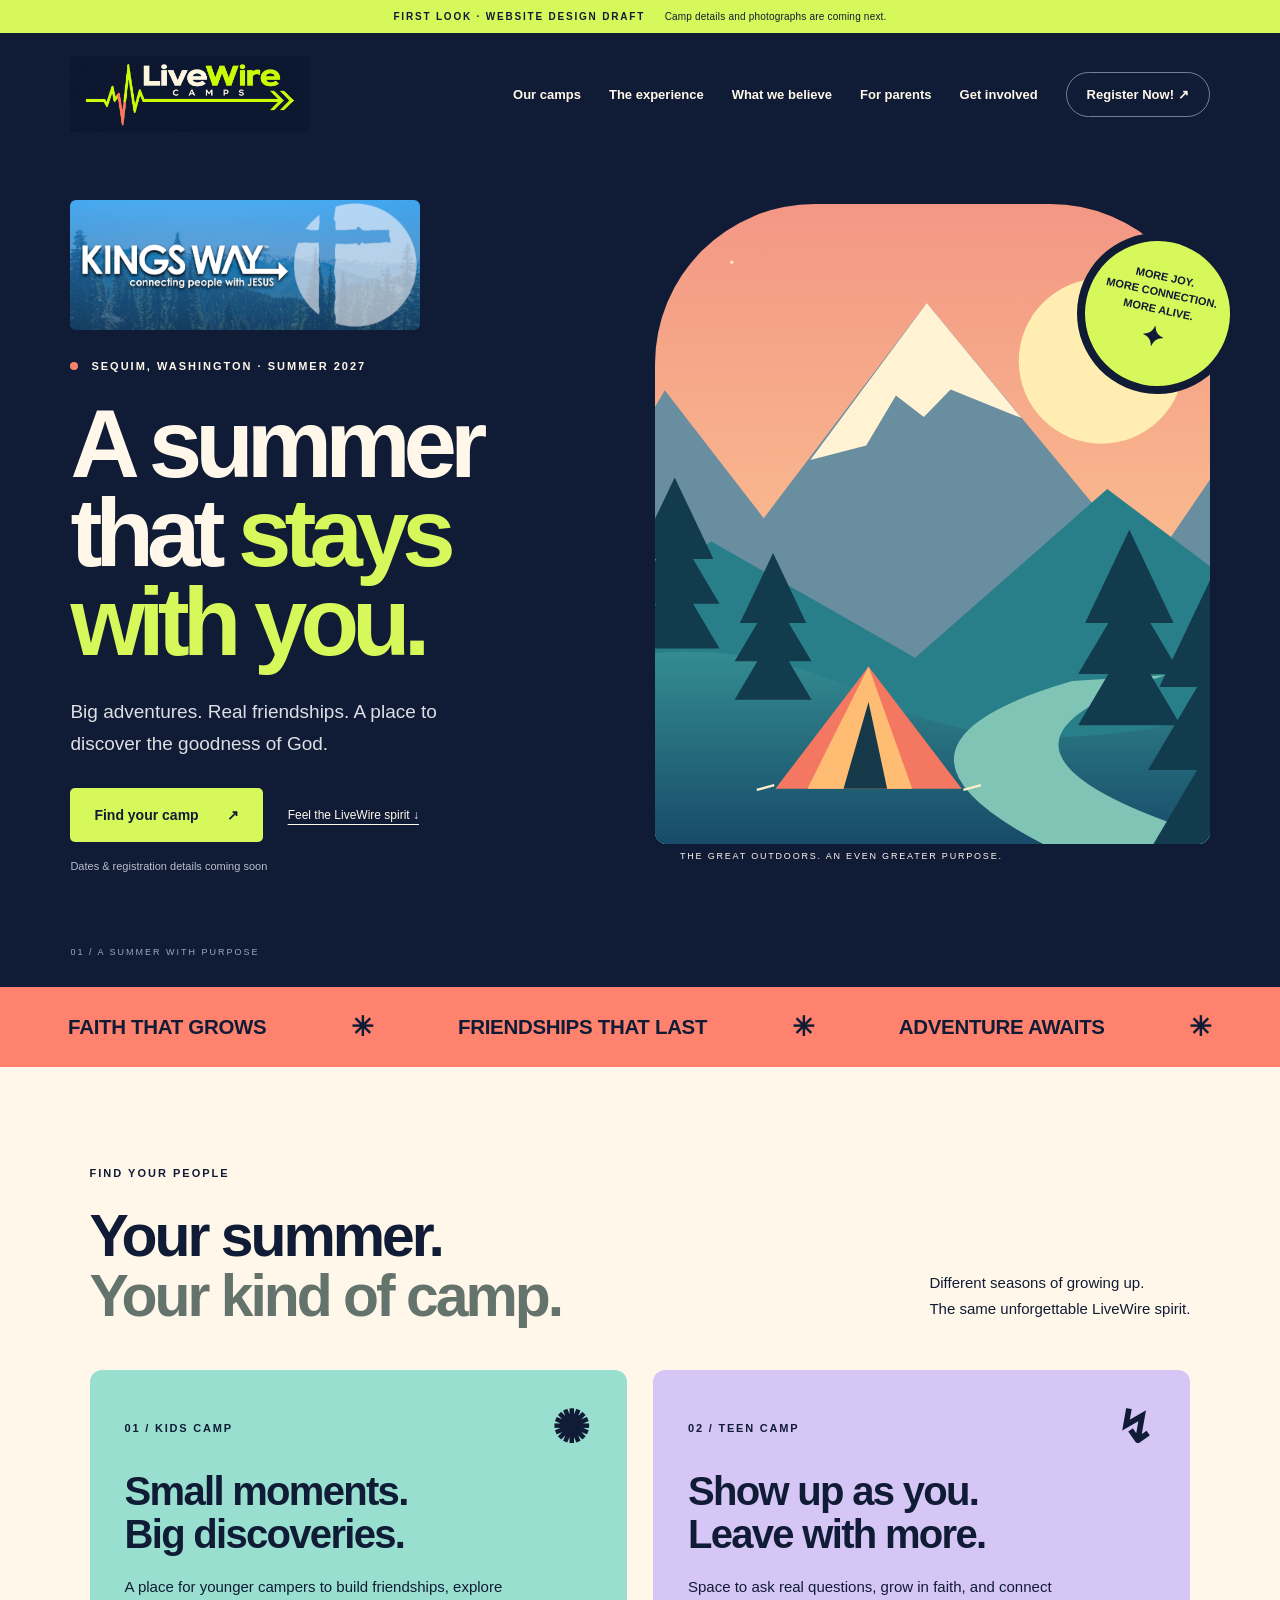
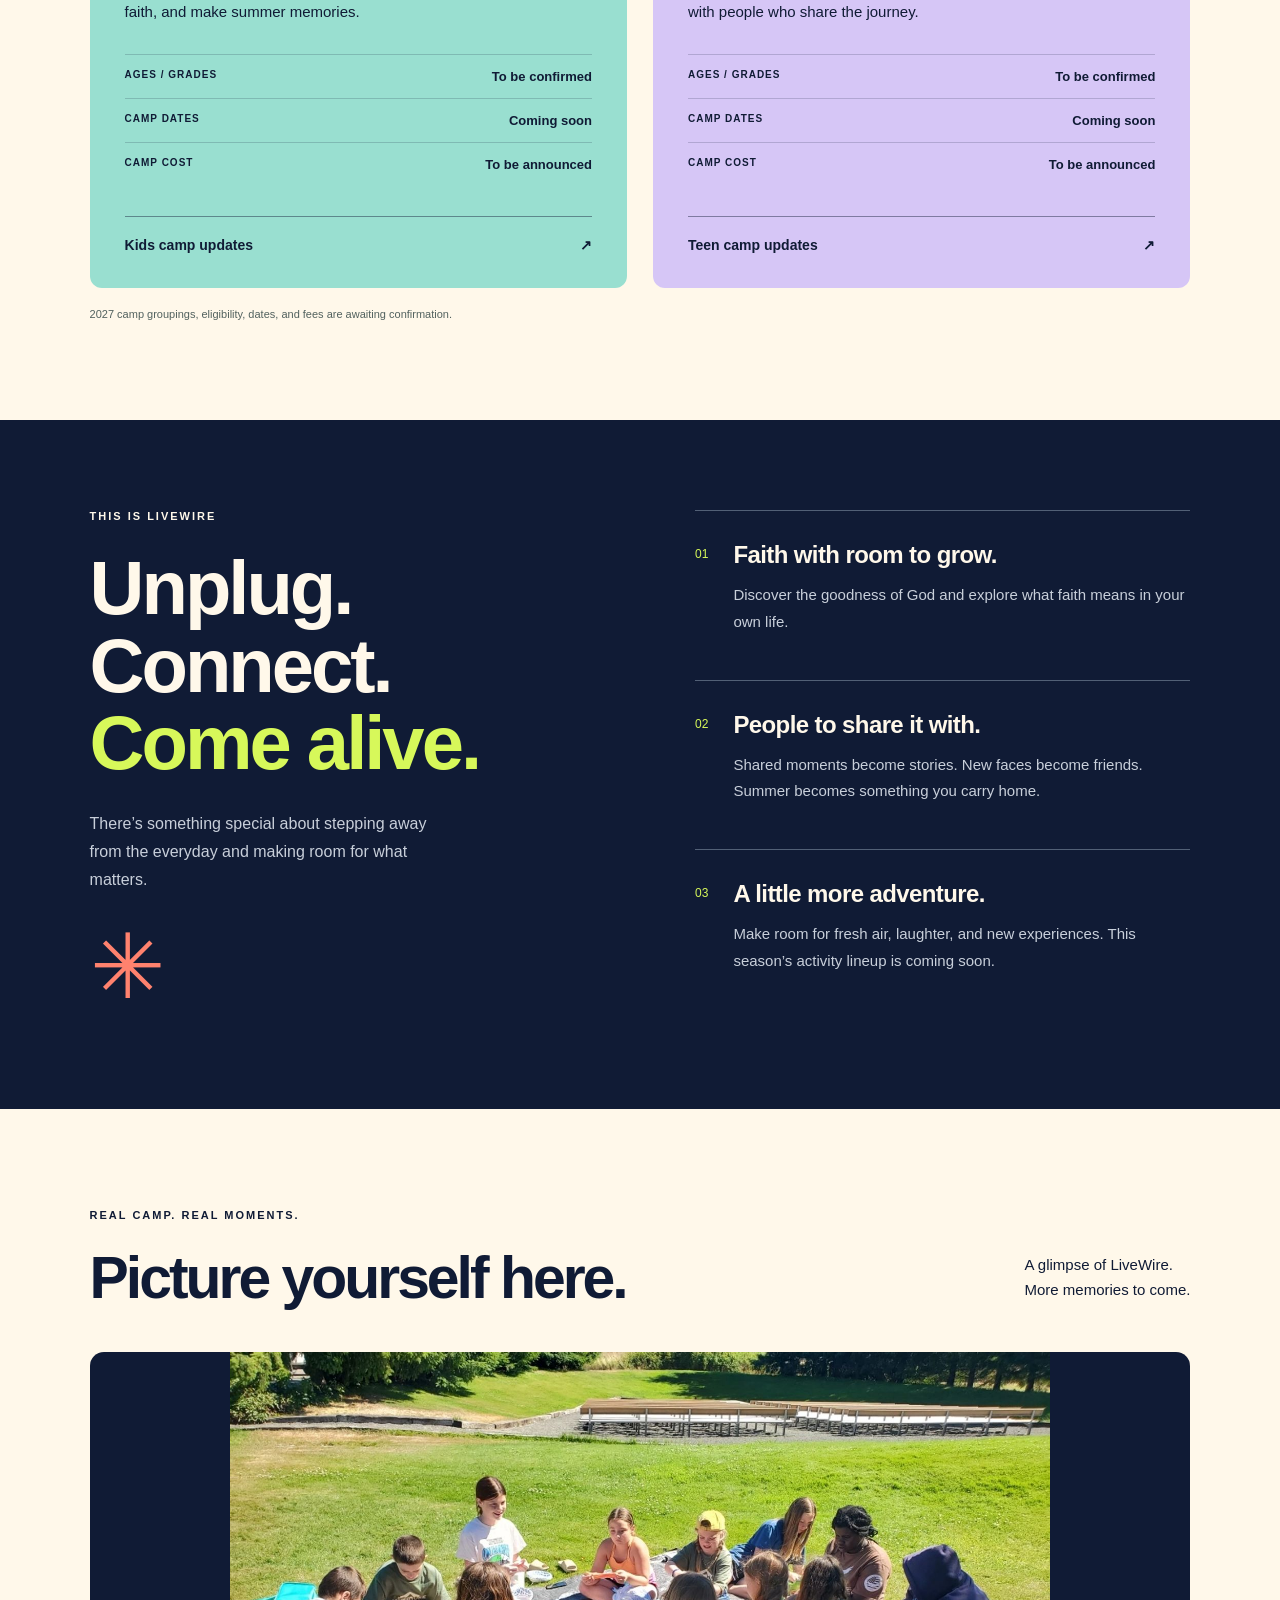
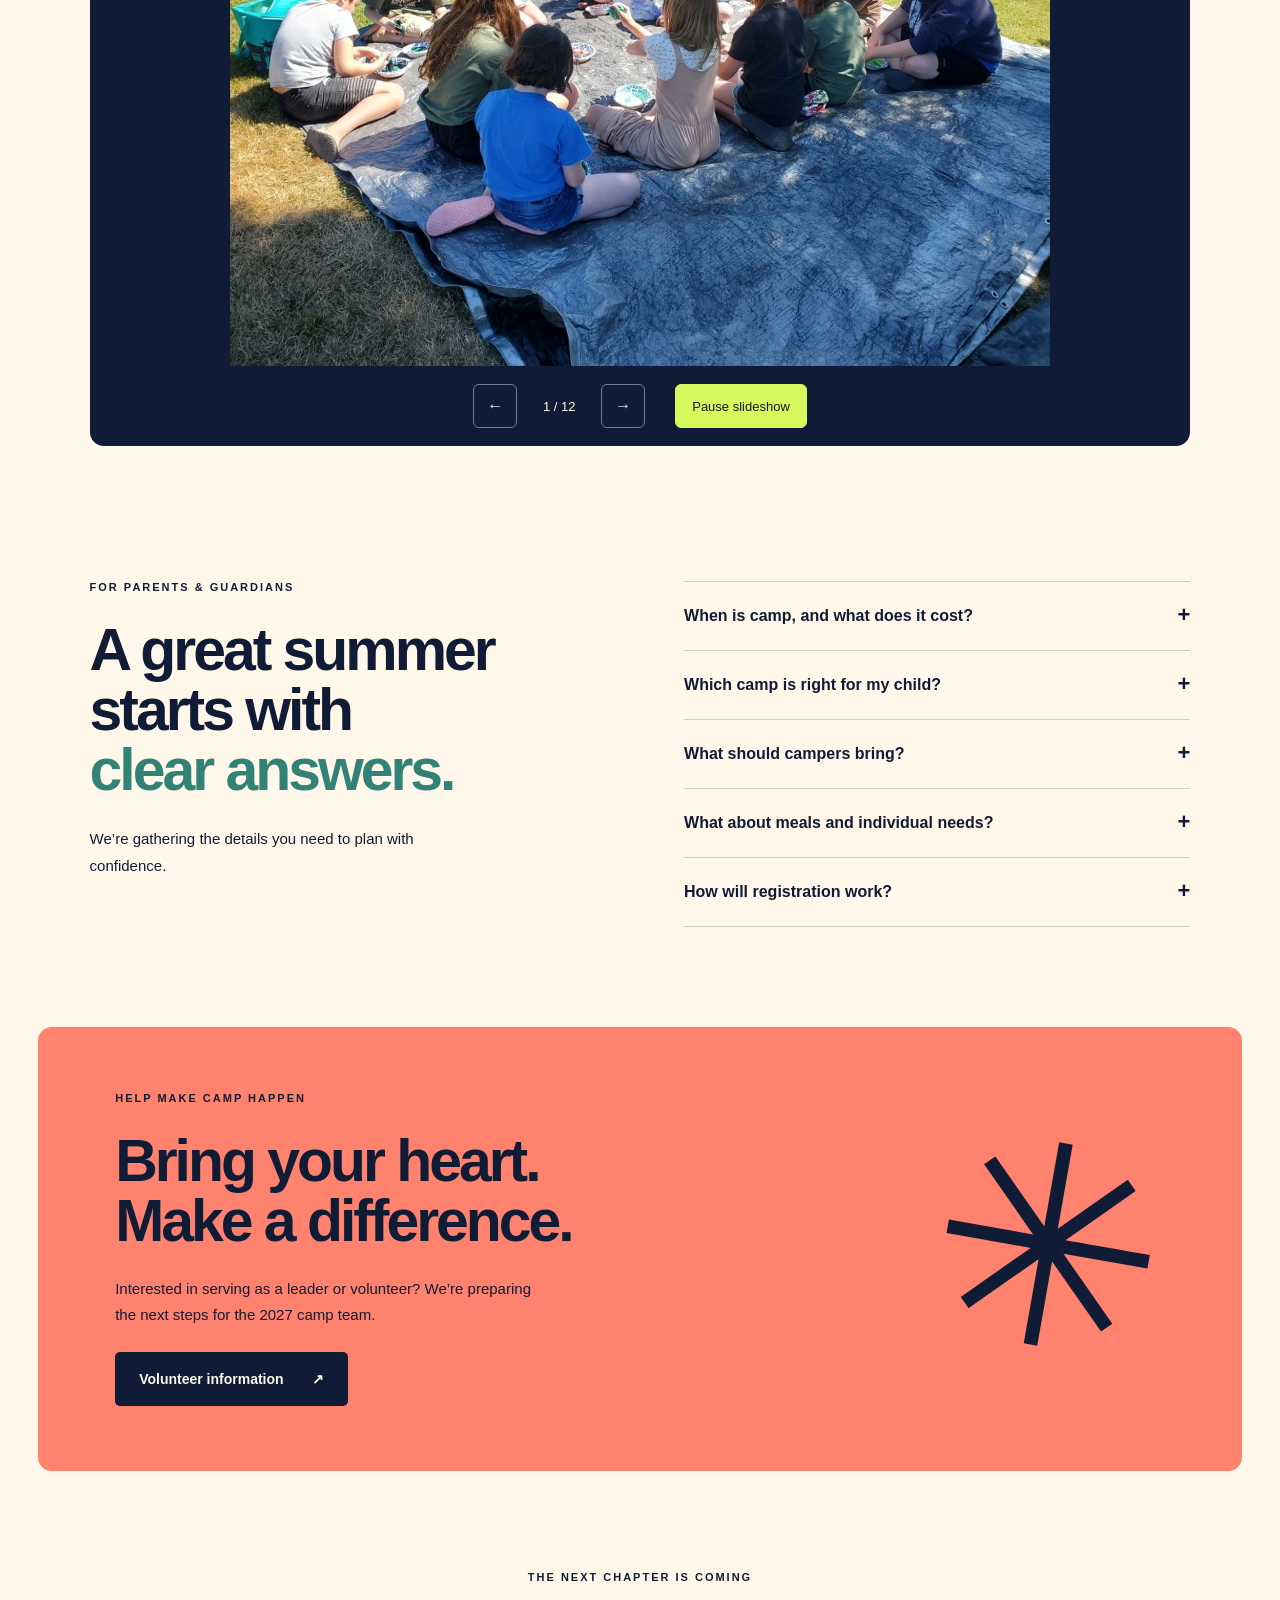
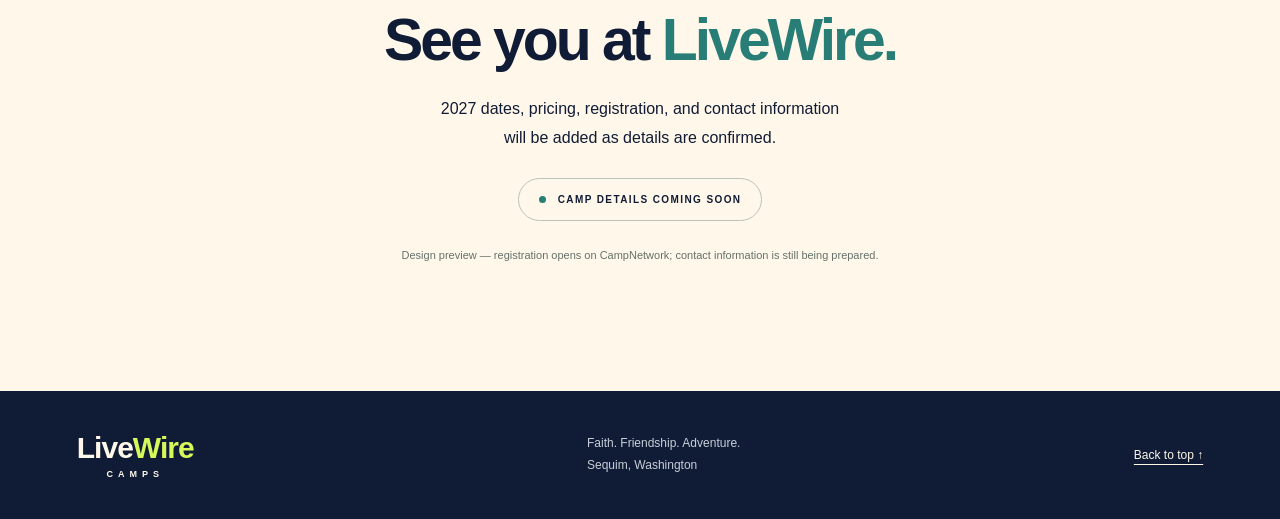
==== commit 956a20a8: "Add rotating photo gallery to LiveWire homepage Replace photo placeholders with a 12-image slideshow" ====
--- a/LiveWire Website/public/index.html
+++ b/LiveWire Website/public/index.html
@@ -15,10 +15,11 @@
 <div class="ribbon" aria-label="Faith, friendship, adventure"><span>FAITH THAT GROWS</span><b>✳</b><span>FRIENDSHIPS THAT LAST</span><b>✳</b><span>ADVENTURE AWAITS</span><b>✳</b></div>
 <section id="camps" class="section camps"><div class="section-heading"><div><p class="eyebrow">FIND YOUR PEOPLE</p><h2>Your summer.<br><span>Your kind of camp.</span></h2></div><p>Different seasons of growing up.<br>The same unforgettable LiveWire spirit.</p></div><div class="camp-grid"><article class="camp-card kids"><div class="card-top"><span>01 / KIDS CAMP</span><span>✺</span></div><h3>Small moments.<br>Big discoveries.</h3><p>A place for younger campers to build friendships, explore faith, and make summer memories.</p><dl><div><dt>AGES / GRADES</dt><dd>To be confirmed</dd></div><div><dt>CAMP DATES</dt><dd>Coming soon</dd></div><div><dt>CAMP COST</dt><dd>To be announced</dd></div></dl><a href="#details">Kids camp updates <span>↗</span></a></article><article class="camp-card teens"><div class="card-top"><span>02 / TEEN CAMP</span><span>↯</span></div><h3>Show up as you.<br>Leave with more.</h3><p>Space to ask real questions, grow in faith, and connect with people who share the journey.</p><dl><div><dt>AGES / GRADES</dt><dd>To be confirmed</dd></div><div><dt>CAMP DATES</dt><dd>Coming soon</dd></div><div><dt>CAMP COST</dt><dd>To be announced</dd></div></dl><a href="#details">Teen camp updates <span>↗</span></a></article></div><p class="section-note">2027 camp groupings, eligibility, dates, and fees are awaiting confirmation.</p></section>
 <section id="experience" class="experience"><div class="experience-title"><p class="eyebrow">THIS IS LIVEWIRE</p><h2>Unplug.<br>Connect.<br><em>Come alive.</em></h2><p>There’s something special about stepping away from the everyday and making room for what matters.</p><span class="asterisk">✳</span></div><div class="experience-list"><article><span>01</span><div><h3>Faith with room to grow.</h3><p>Discover the goodness of God and explore what faith means in your own life.</p></div></article><article><span>02</span><div><h3>People to share it with.</h3><p>Shared moments become stories. New faces become friends. Summer becomes something you carry home.</p></div></article><article><span>03</span><div><h3>A little more adventure.</h3><p>Make room for fresh air, laughter, and new experiences. This season’s activity lineup is coming soon.</p></div></article></div></section>
-<section class="photo-section section"><div class="section-heading"><div><p class="eyebrow">REAL CAMP. REAL MOMENTS.</p><h2>Picture yourself here.</h2></div><p>Fresh camp photographs will bring<br>these spaces to life.</p></div><div class="photo-grid"><div class="photo-placeholder photo-one"><span>✦</span><p>Room for adventure</p><small>RECENT CAMP PHOTO TO COME</small></div><div class="photo-placeholder photo-two"><span>☺</span><p>Better together</p><small>RECENT CAMP PHOTO TO COME</small></div><div class="photo-placeholder photo-three"><span>↟</span><p>Made for memories</p><small>RECENT CAMP PHOTO TO COME</small></div></div></section>
+<section class="photo-section section"><div class="section-heading"><div><p class="eyebrow">REAL CAMP. REAL MOMENTS.</p><h2>Picture yourself here.</h2></div><p>A glimpse of LiveWire.<br>More memories to come.</p></div><div class="slideshow" role="region" aria-roledescription="carousel" aria-label="LiveWire camp photographs"><div class="slide-stage"><img src="assets/slideshow/camp-01.jpg" alt="LiveWire Camps gallery photo 1" width="1600" height="1067" class="active" fetchpriority="low"><img src="assets/slideshow/camp-02.jpg" alt="LiveWire Camps gallery photo 2" width="1600" height="1067" loading="lazy" aria-hidden="true"><img src="assets/slideshow/camp-03.jpg" alt="LiveWire Camps gallery photo 3" width="1600" height="1067" loading="lazy" aria-hidden="true"><img src="assets/slideshow/camp-04.jpg" alt="LiveWire Camps gallery photo 4" width="1600" height="1067" loading="lazy" aria-hidden="true"><img src="assets/slideshow/camp-05.jpg" alt="LiveWire Camps gallery photo 5" width="1600" height="1067" loading="lazy" aria-hidden="true"><img src="assets/slideshow/camp-06.jpg" alt="LiveWire Camps gallery photo 6" width="1600" height="1067" loading="lazy" aria-hidden="true"><img src="assets/slideshow/camp-07.jpg" alt="LiveWire Camps gallery photo 7" width="1600" height="1067" loading="lazy" aria-hidden="true"><img src="assets/slideshow/camp-08.jpg" alt="LiveWire Camps gallery photo 8" width="1600" height="1067" loading="lazy" aria-hidden="true"><img src="assets/slideshow/camp-09.jpg" alt="LiveWire Camps gallery photo 9" width="1600" height="1067" loading="lazy" aria-hidden="true"><img src="assets/slideshow/camp-10.jpg" alt="LiveWire Camps gallery photo 10" width="1600" height="1067" loading="lazy" aria-hidden="true"><img src="assets/slideshow/camp-11.jpg" alt="LiveWire Camps gallery photo 11" width="1600" height="1067" loading="lazy" aria-hidden="true"><img src="assets/slideshow/camp-12.jpg" alt="LiveWire Camps gallery photo 12" width="1600" height="1067" loading="lazy" aria-hidden="true"></div><div class="slide-controls"><button type="button" class="slide-prev" aria-label="Previous photograph">←</button><span class="slide-count">1 / 12</span><button type="button" class="slide-next" aria-label="Next photograph">→</button><button type="button" class="slide-toggle">Pause slideshow</button></div></div></section>
 <section id="parents" class="parents section"><div><p class="eyebrow">FOR PARENTS & GUARDIANS</p><h2>A great summer <br>starts with <br><em>clear answers.</em></h2><p>We’re gathering the details you need to plan with confidence.</p></div><div class="faq"><details><summary>When is camp, and what does it cost?</summary><p>2027 dates and fees are being confirmed. Each camp listing will include approved dates, costs, and registration information when available.</p></details><details><summary>Which camp is right for my child?</summary><p>Age and grade eligibility will be published with the 2027 camp details, including guidance for campers at the boundaries between groups.</p></details><details><summary>What should campers bring?</summary><p>An updated packing list, arrival and departure instructions, and practical preparation information will be added here.</p></details><details><summary>What about meals and individual needs?</summary><p>Meal information and a verified contact for dietary, accessibility, and other individual questions will be provided before registration.</p></details><details><summary>How will registration work?</summary><p>Use “Register Now!” in the top menu to open the LiveWire Camps registration portal in a new tab. Check the portal for available sessions and registration details.</p></details></div></section>
 <section id="involved" class="involved"><div><p class="eyebrow">HELP MAKE CAMP HAPPEN</p><h2>Bring your heart.<br><em>Make a difference.</em></h2><p>Interested in serving as a leader or volunteer? We’re preparing the next steps for the 2027 camp team.</p><a class="button navy" href="#details">Volunteer information <span>↗</span></a></div><div class="big-spark" aria-hidden="true">✳</div></section>
 <section id="details" class="section details-section"><p class="eyebrow">THE NEXT CHAPTER IS COMING</p><h2>See you at <em>LiveWire.</em></h2><p>2027 dates, pricing, registration, and contact information<br>will be added as details are confirmed.</p><div class="status-tag"><span></span> CAMP DETAILS COMING SOON</div><p class="review-note">Design preview — registration opens on CampNetwork; contact information is still being prepared.</p></section>
 </main><footer><a href="#" class="footer-wordmark">Live<span>Wire</span> <small>CAMPS</small></a><p>Faith. Friendship. Adventure.<br>Sequim, Washington</p><a href="#main">Back to top ↑</a></footer>
 <script>const button=document.querySelector('.menu');const nav=document.querySelector('#nav');button.addEventListener('click',()=>{const open=button.getAttribute('aria-expanded')==='true';button.setAttribute('aria-expanded',String(!open));nav.classList.toggle('open',!open)});nav.querySelectorAll('a').forEach(a=>a.addEventListener('click',()=>{button.setAttribute('aria-expanded','false');nav.classList.remove('open')}));</script>
+<script src="slideshow.js" defer></script>
 </body></html>
--- a/LiveWire Website/public/styles.css
+++ b/LiveWire Website/public/styles.css
@@ -8,3 +8,7 @@
 .church-identity{display:flex;align-items:center;gap:14px;margin:0 0 30px}.church-identity img{width:64px;height:64px;object-fit:contain;border-radius:9px;flex-shrink:0}.church-identity span{display:block;color:var(--cream);font-size:13px;font-weight:800;letter-spacing:1.7px}.church-identity small{display:block;color:#bbc6d5;font-size:12px;margin-top:7px}@media(max-width:760px){.church-identity{margin-bottom:25px}.church-identity img{width:56px;height:56px}.church-identity span{font-size:11px}}
 
 .church-full-logo{display:block;max-width:350px}.church-full-logo img{display:block;width:100%;height:auto;border-radius:6px}@media(max-width:760px){.church-full-logo{max-width:300px}.church-full-logo img{width:100%;height:auto}}
+
+/* Rotating gallery: replace assets/slideshow/camp-01.jpg through camp-12.jpg. */
+.slideshow{background:var(--navy);border-radius:14px;overflow:hidden}.slide-stage{position:relative;height:clamp(280px,48vw,620px)}.slide-stage img{position:absolute;inset:0;width:100%;height:100%;object-fit:contain;opacity:0;transition:opacity .7s ease;visibility:hidden}.slide-stage img.active{opacity:1;visibility:visible}.slide-controls{display:flex;justify-content:center;align-items:center;gap:18px;padding:18px;color:var(--cream);flex-wrap:wrap}.slide-controls button{min-height:44px;min-width:44px;border:1px solid #738094;border-radius:6px;background:transparent;color:var(--cream);font:inherit;cursor:pointer}.slide-controls button:hover{background:#29364e}.slide-count{font-size:13px;min-width:48px;text-align:center}.slide-controls .slide-toggle{padding:10px 16px;margin-left:12px;font-size:13px;background:var(--lime);color:var(--navy);border-color:var(--lime)}@media(max-width:760px){.slide-controls{gap:12px;padding:14px}.slide-controls .slide-toggle{margin-left:0}}@media(prefers-reduced-motion:reduce){.slide-stage img{transition:none}}
+.slide-controls .slide-toggle:hover{background:#e5ff8c}
